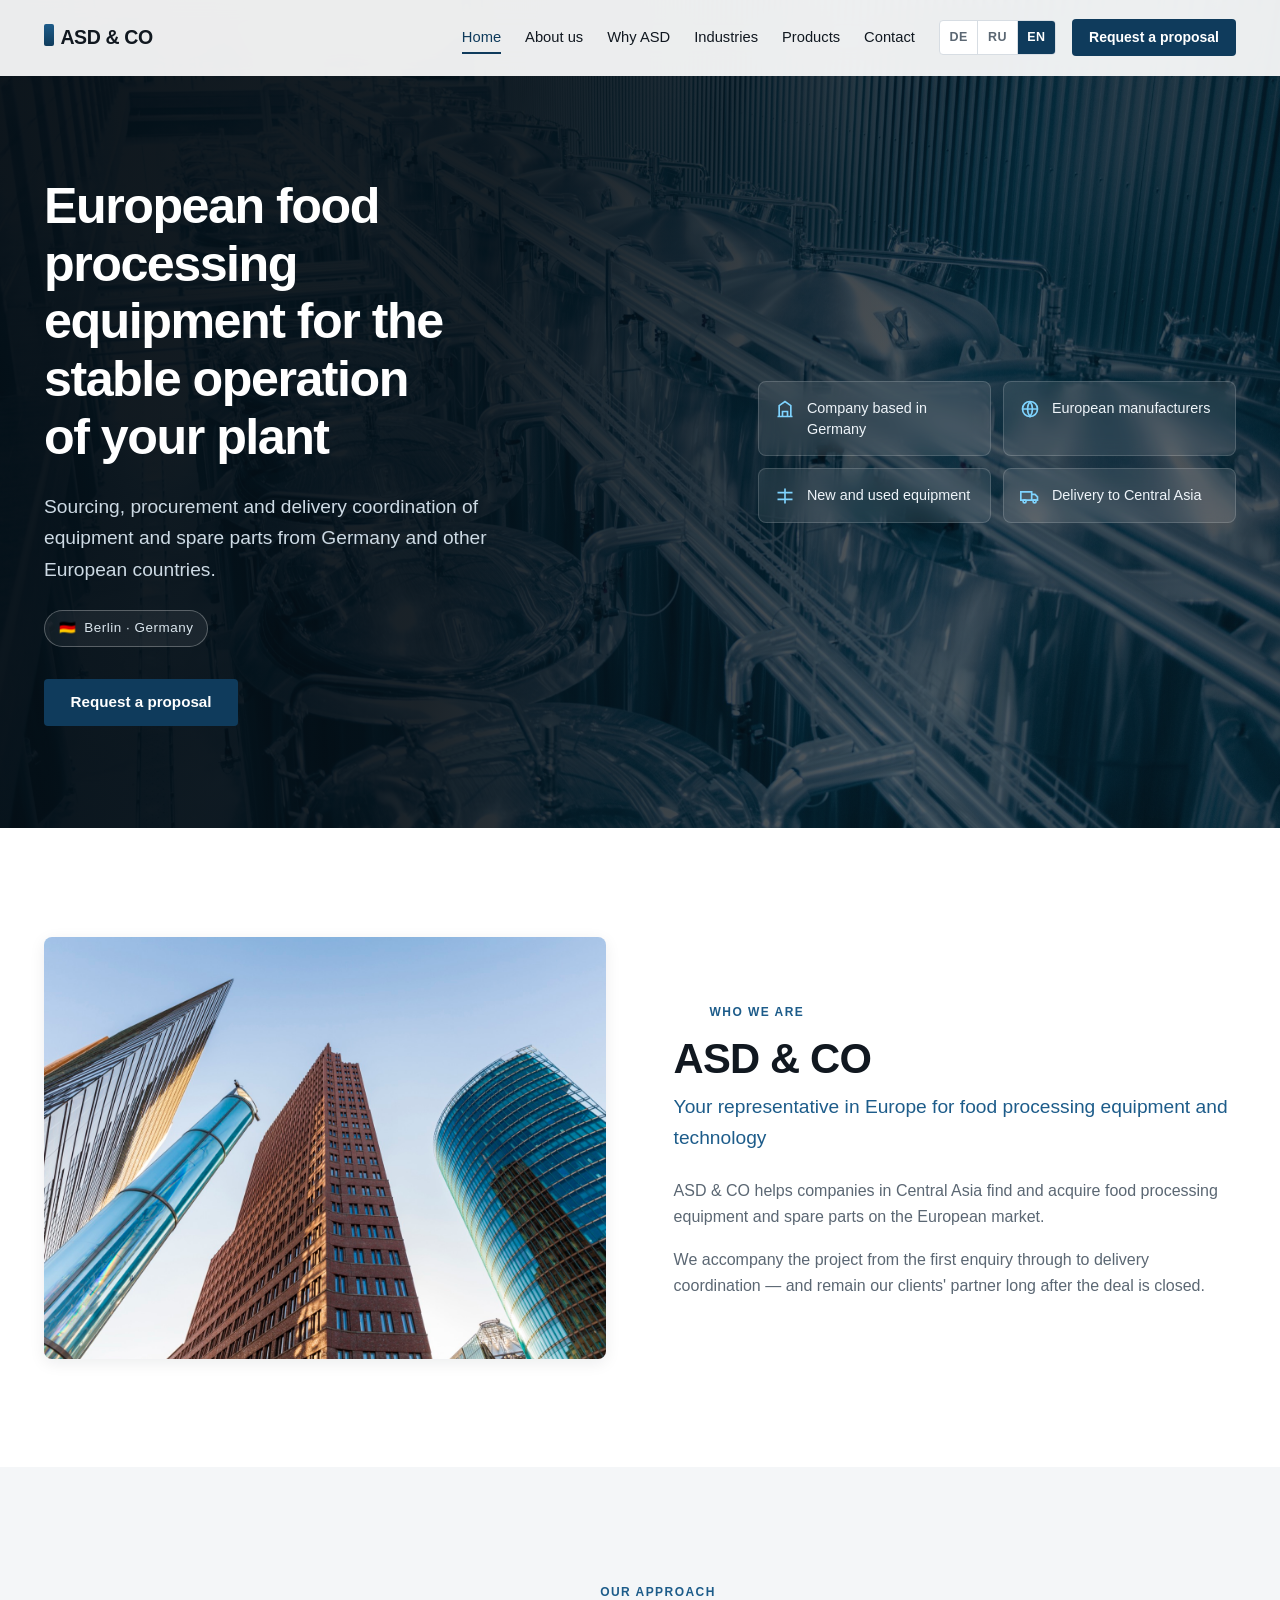
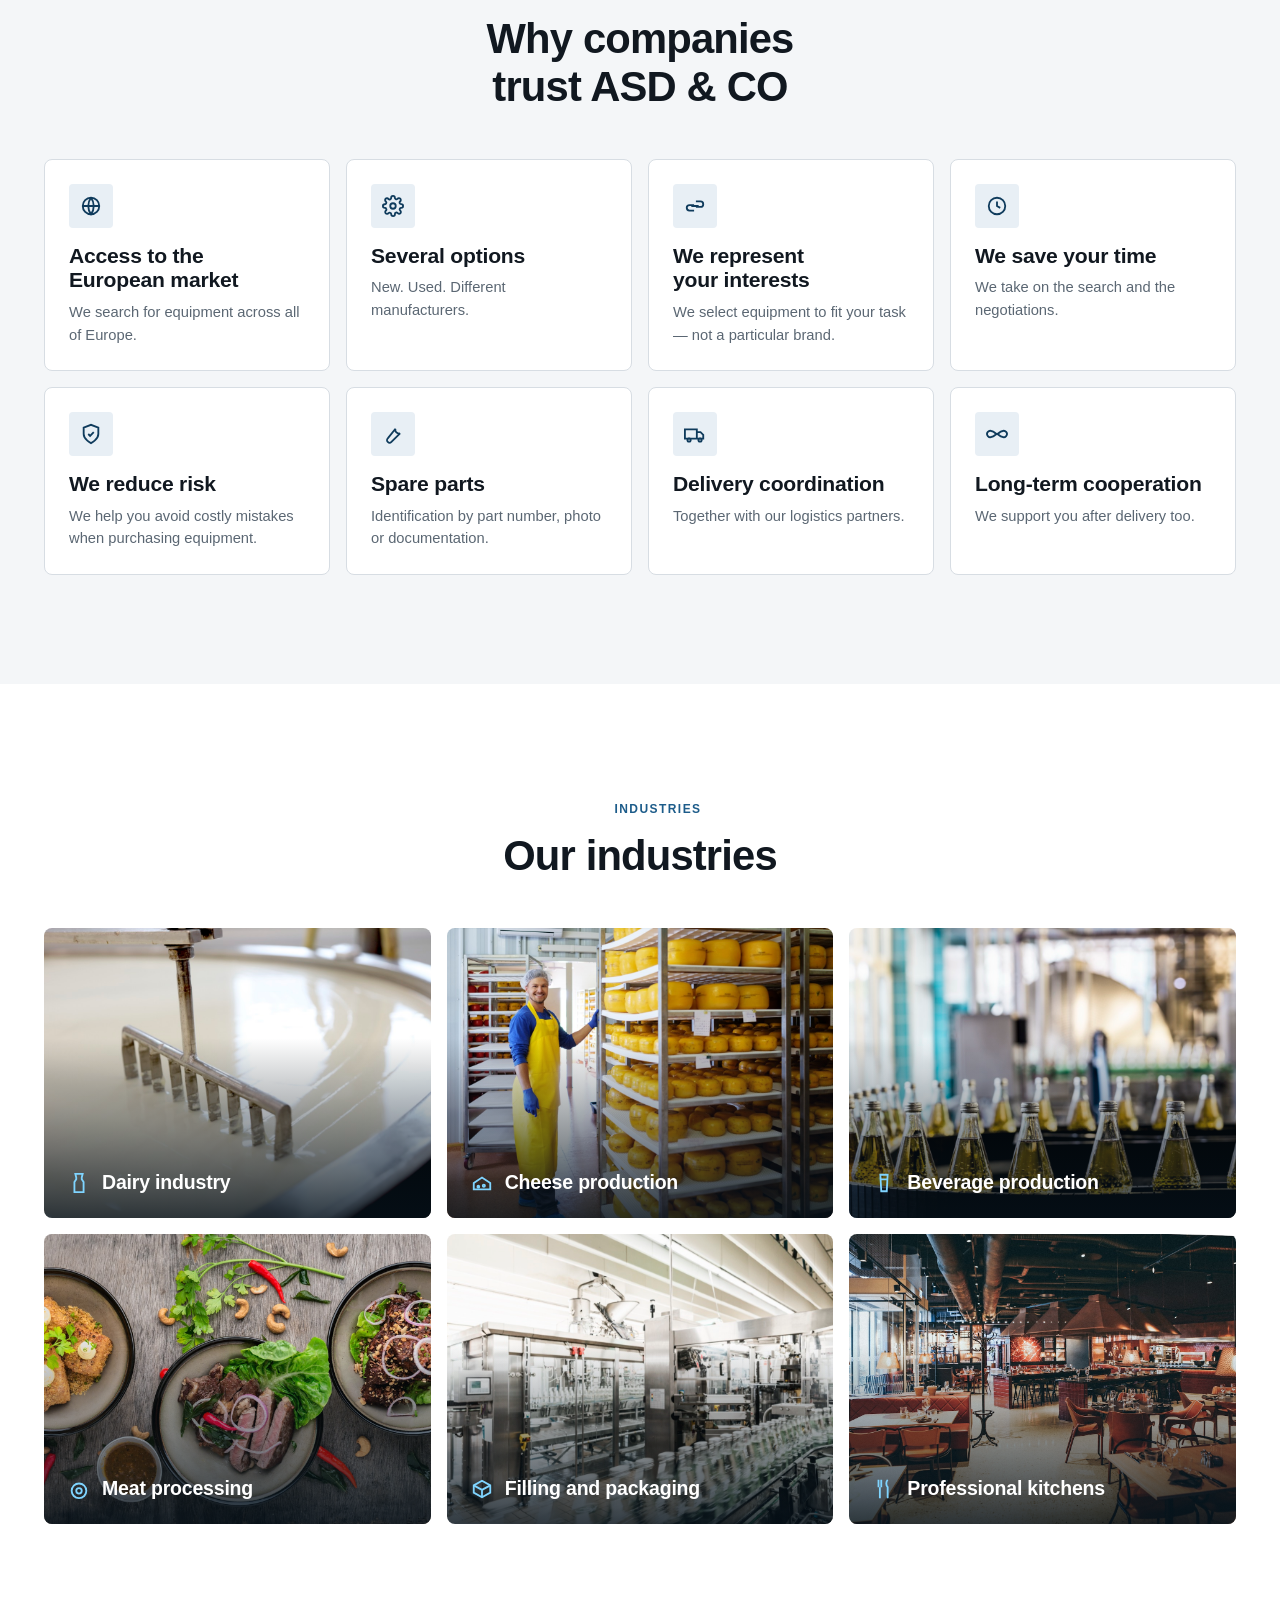
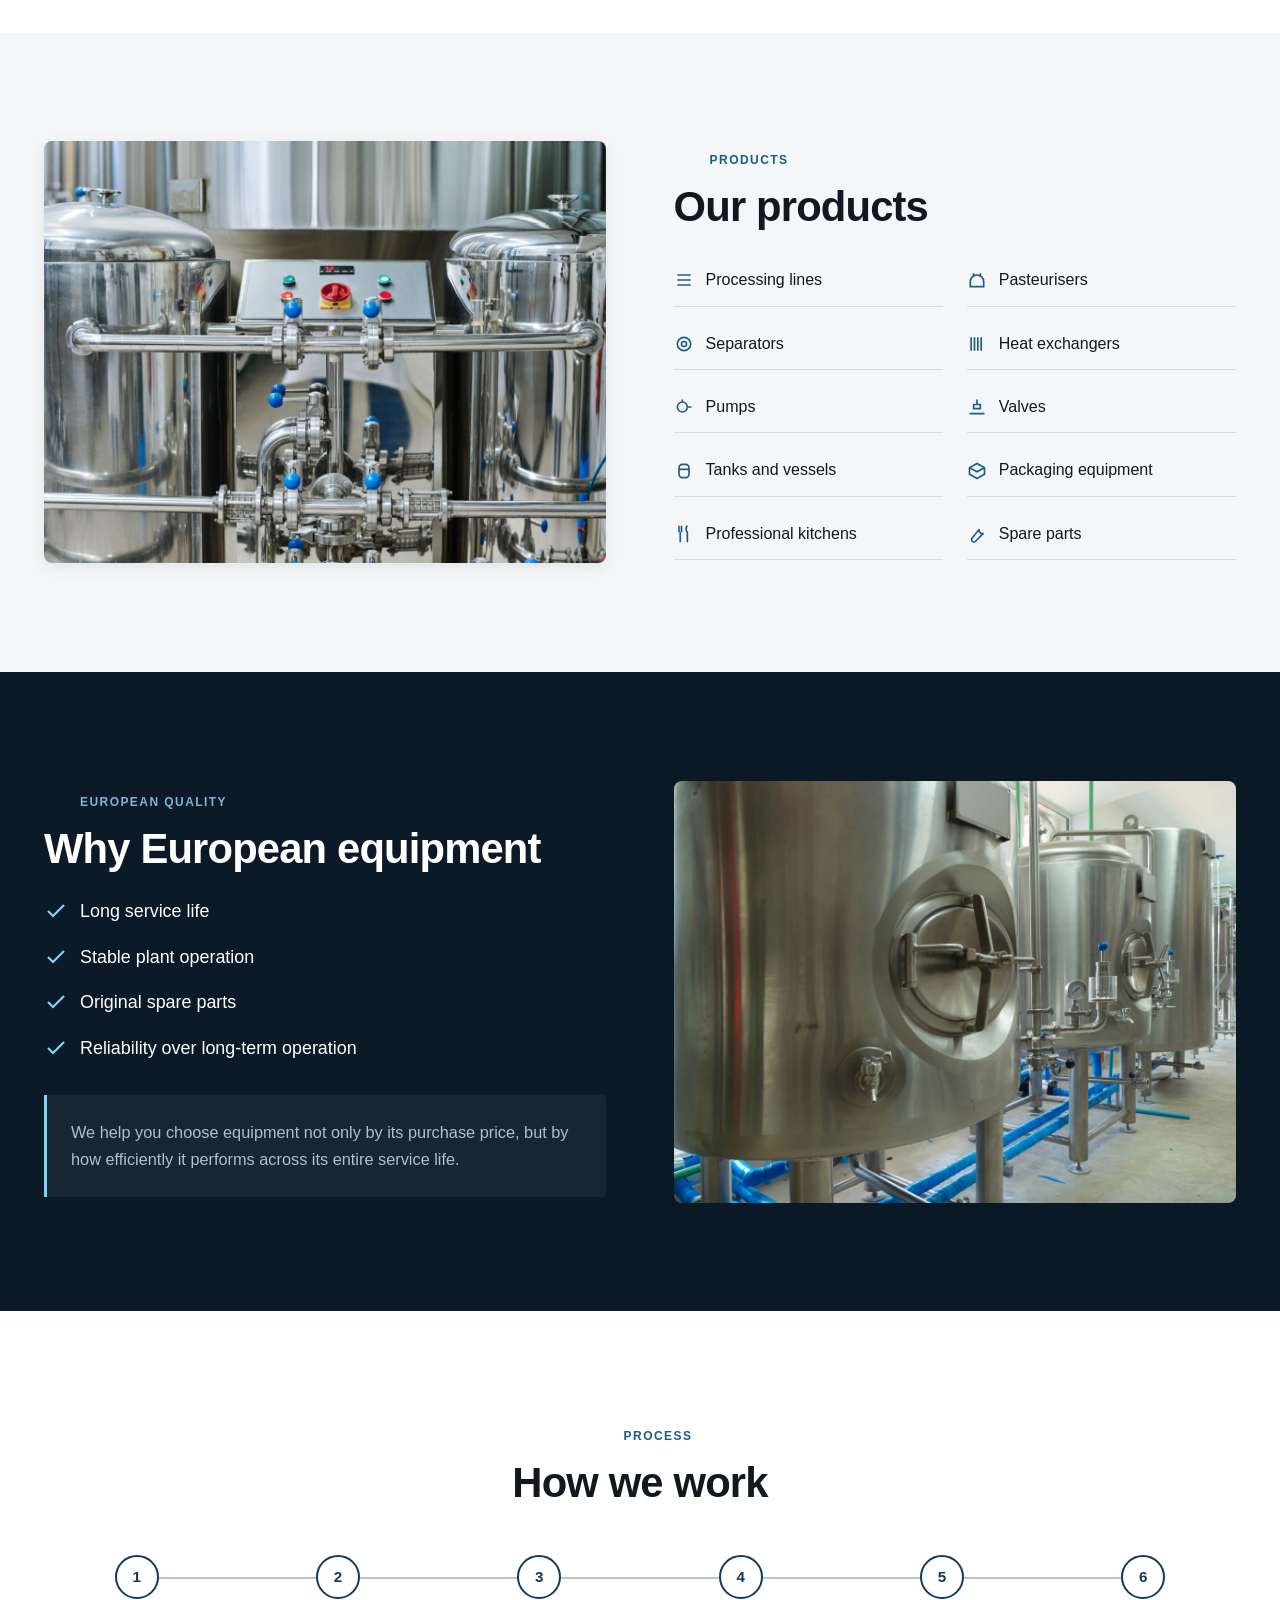
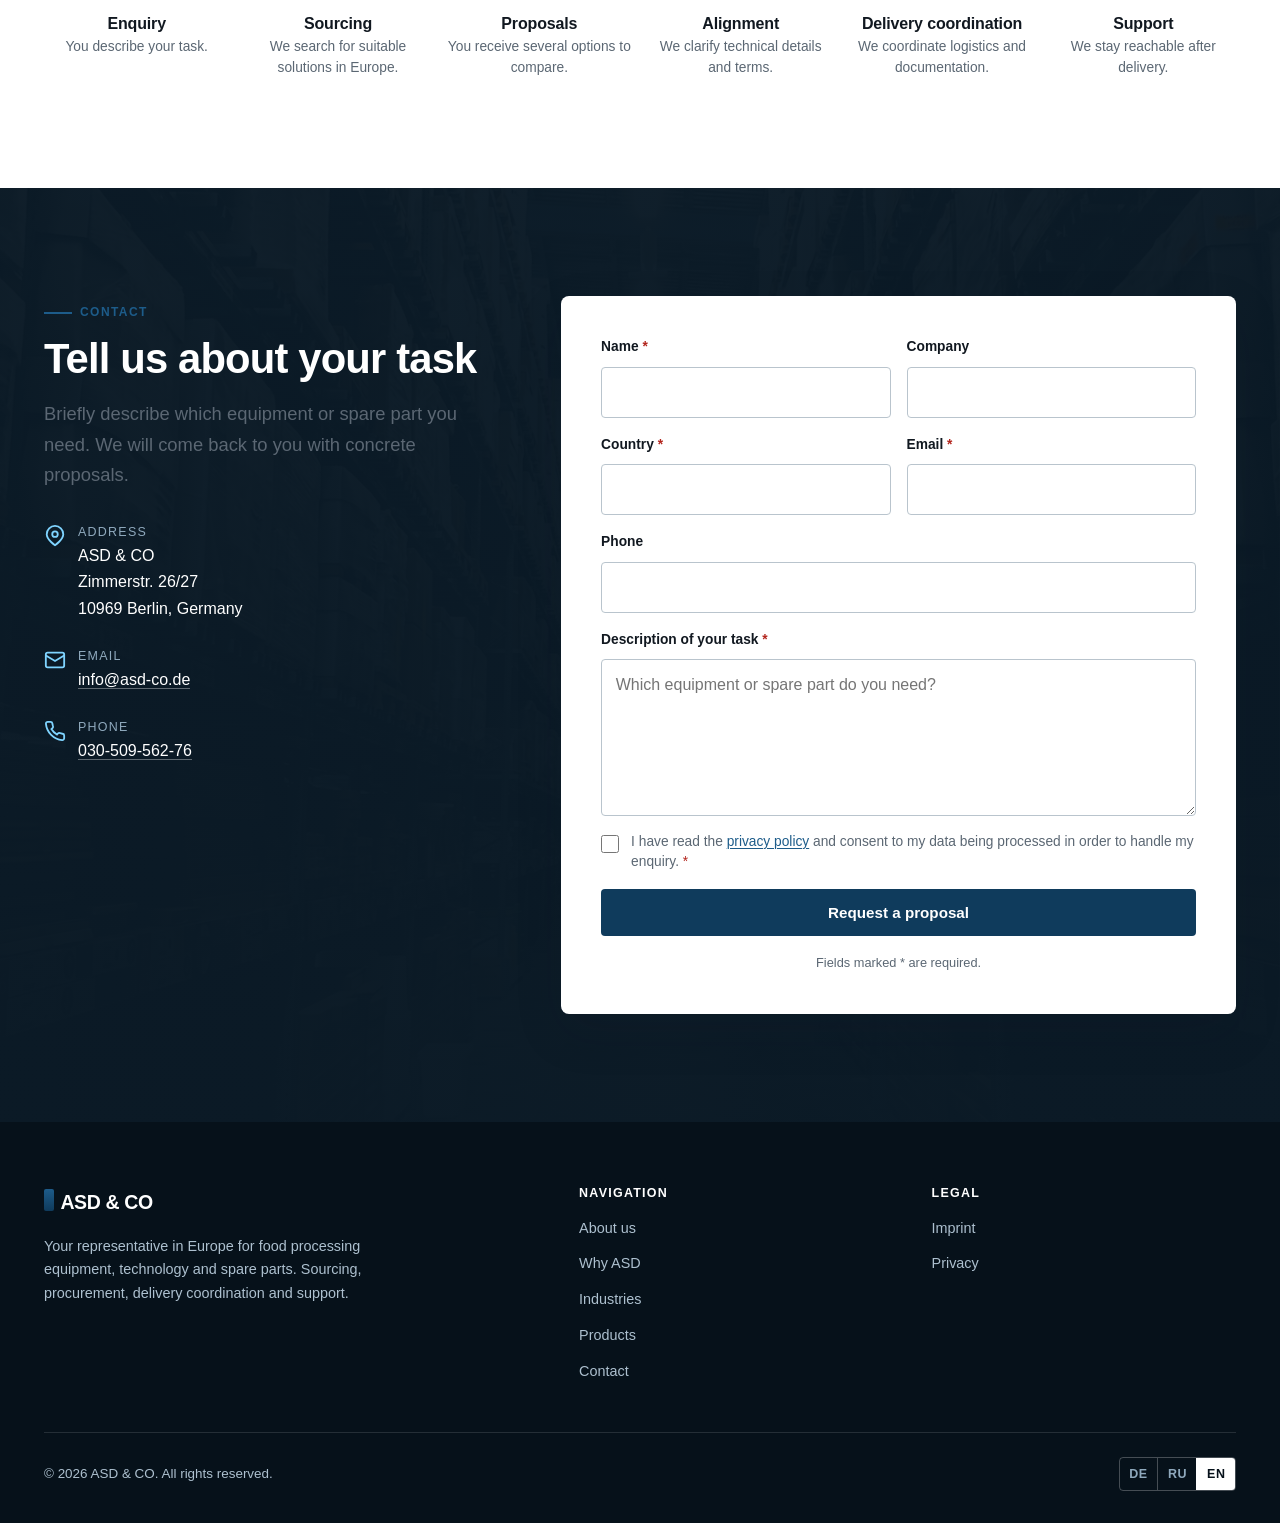
==== index.html @ ceb047a6 "Initial commit: ASD & CO Website Dreisprachige (DE/RU/EN) Unternehmenswebsite mit Kontaktformular, G" ====
<!DOCTYPE html>
<html lang="de">
<head>
<meta charset="utf-8">
<meta name="viewport" content="width=device-width, initial-scale=1">
<title data-i18n="meta.title">ASD &amp; CO — Europäische Lebensmitteltechnik</title>
<meta name="description" data-i18n-attr="content" data-i18n="meta.description"
      content="Auswahl, Beschaffung und Lieferorganisation von Lebensmittelausrüstung und Ersatzteilen aus Deutschland und Europa. ASD &amp; CO, Berlin.">
<link rel="stylesheet" href="assets/css/style.css?v=13">
<link rel="icon" href="data:image/svg+xml,<svg xmlns='http://www.w3.org/2000/svg' viewBox='0 0 32 32'><rect width='32' height='32' rx='6' fill='%230f3b5c'/><text x='16' y='22' font-family='Arial' font-size='15' font-weight='bold' fill='white' text-anchor='middle'>A</text></svg>">
</head>
<body>

<a class="skip-link" href="#main" data-i18n="a11y.skip">Zum Inhalt springen</a>

<!-- ====================== Kopfzeile ====================== -->
<header class="header" id="header">
  <div class="header__inner">
    <a class="brand" href="index.html" aria-label="ASD &amp; CO">
      <span class="brand__mark" aria-hidden="true"></span>
      ASD &amp; CO
    </a>

    <nav class="nav" id="nav" data-i18n-aria="a11y.nav" aria-label="Hauptnavigation">
      <ul class="nav__list">
        <li><a class="nav__link" href="#hero"       data-i18n="nav.home">Startseite</a></li>
        <li><a class="nav__link" href="#about"      data-i18n="nav.about">Über uns</a></li>
        <li><a class="nav__link" href="#why"        data-i18n="nav.why">Warum ASD</a></li>
        <li><a class="nav__link" href="#industries" data-i18n="nav.industries">Branchen</a></li>
        <li><a class="nav__link" href="#supply"     data-i18n="nav.supply">Produkte</a></li>
        <li><a class="nav__link" href="#contact"    data-i18n="nav.contact">Kontakt</a></li>
      </ul>
    </nav>

    <div class="header__actions">
      <div class="lang" role="group" data-i18n-aria="a11y.lang" aria-label="Sprache wählen">
        <button class="lang__btn" type="button" data-lang="de" aria-pressed="true">DE</button>
        <button class="lang__btn" type="button" data-lang="ru" aria-pressed="false">RU</button>
        <button class="lang__btn" type="button" data-lang="en" aria-pressed="false">EN</button>
      </div>
      <a class="btn btn--primary btn--sm header__cta" href="#contact" data-i18n="cta.offer">Angebot erhalten</a>
    </div>
    <button class="burger" type="button" id="burger" aria-expanded="false" aria-controls="nav"
            data-i18n-aria="a11y.menu" aria-label="Menü öffnen">
      <span></span><span></span><span></span>
    </button>
  </div>
</header>

<main id="main">

<!-- ====================== 1 — Hero ====================== -->
<section class="hero" id="hero">
  <img class="hero__bg" src="assets/images/hero-production.jpg" alt="" aria-hidden="true" width="2000" height="1333" fetchpriority="high">
  <div class="hero__scrim" aria-hidden="true"></div>

  <div class="container hero__inner">
    <div class="hero__content">
      <h1 class="hero__title" data-i18n="hero.title">
        Europäische Lebensmitteltechnik für den stabilen Betrieb Ihrer Produktion
      </h1>
      <p class="hero__sub" data-i18n="hero.sub">
        Auswahl, Beschaffung und Lieferorganisation von Ausrüstung und Ersatzteilen
        aus Deutschland und anderen Ländern Europas.
      </p>
      <p class="hero__location">
        <span aria-hidden="true">🇩🇪</span>
        <span data-i18n="hero.location">Berlin · Deutschland</span>
      </p>
      <div class="hero__actions">
        <a class="btn btn--primary" href="#contact" data-i18n="cta.offer">Angebot erhalten</a>
      </div>
    </div>

    <ul class="hero__cards" style="list-style:none;padding:0;margin:0">
      <li class="hero-card">
        <svg viewBox="0 0 24 24" fill="none" stroke="currentColor" stroke-width="2" aria-hidden="true"><path d="M3 21h18M5 21V8l7-5 7 5v13M9 21v-6h6v6"/></svg>
        <span data-i18n="hero.card1">Unternehmen in Deutschland</span>
      </li>
      <li class="hero-card">
        <svg viewBox="0 0 24 24" fill="none" stroke="currentColor" stroke-width="2" aria-hidden="true"><circle cx="12" cy="12" r="9"/><path d="M3 12h18M12 3a15 15 0 0 1 0 18a15 15 0 0 1 0-18"/></svg>
        <span data-i18n="hero.card2">Europäische Hersteller</span>
      </li>
      <li class="hero-card">
        <svg viewBox="0 0 24 24" fill="none" stroke="currentColor" stroke-width="2" aria-hidden="true"><path d="M12 3v18M3 8h18M3 16h18"/></svg>
        <span data-i18n="hero.card3">Neue und gebrauchte Ausrüstung</span>
      </li>
      <li class="hero-card">
        <svg viewBox="0 0 24 24" fill="none" stroke="currentColor" stroke-width="2" aria-hidden="true"><path d="M1 7h13v10H1zM14 10h4l3 3v4h-7z"/><circle cx="5.5" cy="18.5" r="1.8"/><circle cx="17.5" cy="18.5" r="1.8"/></svg>
        <span data-i18n="hero.card4">Lieferung nach Zentralasien</span>
      </li>
    </ul>
  </div>
</section>

<!-- ====================== 2 — Wer wir sind ====================== -->
<section class="section" id="about">
  <div class="container split reveal">
    <div class="split__media">
      <img src="assets/images/about-berlin.jpg" loading="lazy" width="1600" height="1066"
           data-i18n-alt="about.alt" alt="Moderne Bürogebäude in Berlin">
    </div>
    <div>
      <p class="eyebrow" data-i18n="about.eyebrow">Wer wir sind</p>
      <h2 class="about__name">ASD &amp; CO</h2>
      <p class="about__role" data-i18n="about.role">
        Ihr Vertreter in Europa für Lebensmittelausrüstung und Technologie
      </p>
      <p class="about__text" data-i18n="about.text1">
        ASD &amp; CO unterstützt Unternehmen in Zentralasien dabei, Lebensmittelausrüstung
        und Ersatzteile auf dem europäischen Markt zu finden und zu beschaffen.
      </p>
      <p class="about__text" data-i18n="about.text2">
        Wir begleiten das Projekt von der ersten Anfrage bis zur Organisation der Lieferung —
        und bleiben auch nach Abschluss des Geschäfts Partner unserer Kunden.
      </p>
    </div>
  </div>
</section>

<!-- ====================== 3 — Warum Unternehmen uns vertrauen ====================== -->
<section class="section section--muted" id="why">
  <div class="container">
    <div class="section-head section-head--center reveal">
      <p class="eyebrow" style="justify-content:center" data-i18n="why.eyebrow">Unser Ansatz</p>
      <h2 data-i18n="why.title">Warum Unternehmen ASD &amp; CO vertrauen</h2>
    </div>

    <div class="cards reveal stagger">
      <article class="card">
        <div class="card__icon"><svg viewBox="0 0 24 24" fill="none" stroke="currentColor" stroke-width="2" aria-hidden="true"><circle cx="12" cy="12" r="9"/><path d="M3 12h18M12 3a15 15 0 0 1 0 18a15 15 0 0 1 0-18"/></svg></div>
        <h3 class="card__title" data-i18n="why.c1t">Zugang zum europäischen Markt</h3>
        <p class="card__text" data-i18n="why.c1d">Wir suchen Ausrüstung in ganz Europa.</p>
      </article>

      <article class="card">
        <div class="card__icon"><svg viewBox="0 0 24 24" fill="none" stroke="currentColor" stroke-width="2" aria-hidden="true"><path d="M12 15a3 3 0 1 0 0-6a3 3 0 0 0 0 6z"/><path d="M19.4 15a1.6 1.6 0 0 0 .3 1.8l.1.1a2 2 0 1 1-2.8 2.8l-.1-.1a1.6 1.6 0 0 0-1.8-.3a1.6 1.6 0 0 0-1 1.5V21a2 2 0 1 1-4 0v-.1A1.6 1.6 0 0 0 9 19.4a1.6 1.6 0 0 0-1.8.3l-.1.1a2 2 0 1 1-2.8-2.8l.1-.1a1.6 1.6 0 0 0 .3-1.8a1.6 1.6 0 0 0-1.5-1H3a2 2 0 1 1 0-4h.1A1.6 1.6 0 0 0 4.6 9a1.6 1.6 0 0 0-.3-1.8l-.1-.1a2 2 0 1 1 2.8-2.8l.1.1a1.6 1.6 0 0 0 1.8.3H9a1.6 1.6 0 0 0 1-1.5V3a2 2 0 1 1 4 0v.1a1.6 1.6 0 0 0 1 1.5a1.6 1.6 0 0 0 1.8-.3l.1-.1a2 2 0 1 1 2.8 2.8l-.1.1a1.6 1.6 0 0 0-.3 1.8V9a1.6 1.6 0 0 0 1.5 1H21a2 2 0 1 1 0 4h-.1a1.6 1.6 0 0 0-1.5 1z"/></svg></div>
        <h3 class="card__title" data-i18n="why.c2t">Mehrere Optionen</h3>
        <p class="card__text" data-i18n="why.c2d">Neu. Gebraucht. Verschiedene Hersteller.</p>
      </article>

      <article class="card">
        <div class="card__icon"><svg viewBox="0 0 24 24" fill="none" stroke="currentColor" stroke-width="2" aria-hidden="true"><path d="M11 17H6a3 3 0 0 1 0-6h5M13 7h5a3 3 0 0 1 0 6h-5M8 12h8"/></svg></div>
        <h3 class="card__title" data-i18n="why.c3t">Wir vertreten Ihre Interessen</h3>
        <p class="card__text" data-i18n="why.c3d">Wir wählen Ausrüstung nach Ihrer Aufgabe aus — nicht nach einer bestimmten Marke.</p>
      </article>

      <article class="card">
        <div class="card__icon"><svg viewBox="0 0 24 24" fill="none" stroke="currentColor" stroke-width="2" aria-hidden="true"><circle cx="12" cy="12" r="9"/><path d="M12 7v5l3.5 2"/></svg></div>
        <h3 class="card__title" data-i18n="why.c4t">Wir sparen Ihre Zeit</h3>
        <p class="card__text" data-i18n="why.c4d">Wir übernehmen Suche und Verhandlungen.</p>
      </article>

      <article class="card">
        <div class="card__icon"><svg viewBox="0 0 24 24" fill="none" stroke="currentColor" stroke-width="2" aria-hidden="true"><path d="M12 22s8-4 8-10V5l-8-3l-8 3v7c0 6 8 10 8 10z"/><path d="M9 12l2 2l4-4"/></svg></div>
        <h3 class="card__title" data-i18n="why.c5t">Wir senken Risiken</h3>
        <p class="card__text" data-i18n="why.c5d">Wir helfen, teure Fehler beim Kauf von Ausrüstung zu vermeiden.</p>
      </article>

      <article class="card">
        <div class="card__icon"><svg viewBox="0 0 24 24" fill="none" stroke="currentColor" stroke-width="2" aria-hidden="true"><path d="M14.7 6.3a4 4 0 0 0 5 5l-9.4 9.4a2.8 2.8 0 0 1-4-4z"/></svg></div>
        <h3 class="card__title" data-i18n="why.c6t">Ersatzteile</h3>
        <p class="card__text" data-i18n="why.c6d">Identifikation nach Artikelnummer, Foto oder Dokumentation.</p>
      </article>

      <article class="card">
        <div class="card__icon"><svg viewBox="0 0 24 24" fill="none" stroke="currentColor" stroke-width="2" aria-hidden="true"><path d="M1 7h13v10H1zM14 10h4l3 3v4h-7z"/><circle cx="5.5" cy="18.5" r="1.8"/><circle cx="17.5" cy="18.5" r="1.8"/></svg></div>
        <h3 class="card__title" data-i18n="why.c7t">Organisation der Lieferung</h3>
        <p class="card__text" data-i18n="why.c7d">Gemeinsam mit unseren Logistikpartnern.</p>
      </article>

      <article class="card">
        <div class="card__icon"><svg viewBox="0 0 24 24" fill="none" stroke="currentColor" stroke-width="2" aria-hidden="true"><path d="M6.5 9a3.5 3.5 0 1 0 0 6c2.5 0 3.5-3 5.5-3s3 3 5.5 3a3.5 3.5 0 1 0 0-6c-2.5 0-3.5 3-5.5 3s-3-3-5.5-3z"/></svg></div>
        <h3 class="card__title" data-i18n="why.c8t">Langfristige Zusammenarbeit</h3>
        <p class="card__text" data-i18n="why.c8d">Wir unterstützen Sie auch nach der Lieferung.</p>
      </article>
    </div>
  </div>
</section>

<!-- ====================== 4 — Branchen ====================== -->
<section class="section" id="industries">
  <div class="container">
    <div class="section-head section-head--center reveal">
      <p class="eyebrow" style="justify-content:center" data-i18n="ind.eyebrow">Branchen</p>
      <h2 data-i18n="ind.title">Unsere Branchen</h2>
    </div>

    <div class="tiles reveal stagger">
      <article class="tile">
        <img src="assets/images/industry-dairy.jpg" loading="lazy" width="1200" height="800"
             data-i18n-alt="ind.dairyAlt" alt="Milchprodukte">
        <div class="tile__scrim"></div>
        <h3 class="tile__label">
          <svg viewBox="0 0 24 24" fill="none" stroke="currentColor" stroke-width="2" aria-hidden="true"><path d="M8 2h8l-1 4v2l2 3v11H7V11l2-3V6z"/></svg>
          <span data-i18n="ind.dairy">Molkereiindustrie</span>
        </h3>
      </article>

      <article class="tile">
        <img src="assets/images/industry-cheese.jpg" loading="lazy" width="1200" height="840"
             data-i18n-alt="ind.cheeseAlt" alt="Käselaibe">
        <div class="tile__scrim"></div>
        <h3 class="tile__label">
          <svg viewBox="0 0 24 24" fill="none" stroke="currentColor" stroke-width="2" aria-hidden="true"><path d="M3 12l9-6l9 6v7H3z"/><circle cx="8" cy="16" r="1"/><circle cx="14" cy="15" r="1.2"/></svg>
          <span data-i18n="ind.cheese">Käseherstellung</span>
        </h3>
      </article>

      <article class="tile">
        <img src="assets/images/industry-beverages.jpg" loading="lazy" width="1200" height="800"
             data-i18n-alt="ind.bevAlt" alt="Getränkeherstellung">
        <div class="tile__scrim"></div>
        <h3 class="tile__label">
          <svg viewBox="0 0 24 24" fill="none" stroke="currentColor" stroke-width="2" aria-hidden="true"><path d="M8 3h8l-1 18H9zM8 8h8"/></svg>
          <span data-i18n="ind.bev">Getränkeproduktion</span>
        </h3>
      </article>

      <article class="tile">
        <img src="assets/images/industry-meat.jpg" loading="lazy" width="1400" height="1050"
             data-i18n-alt="ind.meatAlt" alt="Fleischverarbeitung">
        <div class="tile__scrim"></div>
        <h3 class="tile__label">
          <svg viewBox="0 0 24 24" fill="none" stroke="currentColor" stroke-width="2" aria-hidden="true"><path d="M4 14a8 8 0 1 1 16 0a8 8 0 0 1-16 0z"/><circle cx="12" cy="14" r="3"/></svg>
          <span data-i18n="ind.meat">Fleischverarbeitung</span>
        </h3>
      </article>

      <article class="tile">
        <img src="assets/images/industry-packaging.jpg" loading="lazy" width="1200" height="800"
             data-i18n-alt="ind.packAlt" alt="Abfüllung und Verpackung">
        <div class="tile__scrim"></div>
        <h3 class="tile__label">
          <svg viewBox="0 0 24 24" fill="none" stroke="currentColor" stroke-width="2" aria-hidden="true"><path d="M3 8l9-5l9 5v8l-9 5l-9-5z"/><path d="M3 8l9 5l9-5M12 13v8"/></svg>
          <span data-i18n="ind.pack">Abfüllung und Verpackung</span>
        </h3>
      </article>

      <article class="tile">
        <img src="assets/images/industry-kitchen.jpg" loading="lazy" width="1400" height="1050"
             data-i18n-alt="ind.kitchenAlt" alt="Professionelle Küche">
        <div class="tile__scrim"></div>
        <h3 class="tile__label">
          <svg viewBox="0 0 24 24" fill="none" stroke="currentColor" stroke-width="2" aria-hidden="true"><path d="M6 2v8M9 2v8M7.5 10v12M16 2c-2 2-2 6 0 8v12"/></svg>
          <span data-i18n="ind.kitchen">Professionelle Küchen</span>
        </h3>
      </article>
    </div>
  </div>
</section>

<!-- ====================== 5 — Was wir liefern ====================== -->
<section class="section section--muted" id="supply">
  <div class="container split reveal">
    <div class="split__media">
      <img src="assets/images/equipment.jpg" loading="lazy" width="1400" height="933"
           data-i18n-alt="supply.alt" alt="Pumpe, Ventil und Rohrleitungen aus Edelstahl">
    </div>
    <div>
      <p class="eyebrow" data-i18n="supply.eyebrow">Produkte</p>
      <h2 data-i18n="supply.title">Unsere Produkte</h2>
      <ul class="supply__list reveal stagger">
        <li class="supply__item"><svg viewBox="0 0 24 24" fill="none" stroke="currentColor" stroke-width="2" aria-hidden="true"><path d="M4 6h16M4 12h16M4 18h16"/></svg><span data-i18n="supply.i1">Technologische Linien</span></li>
        <li class="supply__item"><svg viewBox="0 0 24 24" fill="none" stroke="currentColor" stroke-width="2" aria-hidden="true"><path d="M4 14a8 8 0 0 1 16 0v6H4z"/><path d="M8 8V4M16 8V4"/></svg><span data-i18n="supply.i2">Pasteurisatoren</span></li>
        <li class="supply__item"><svg viewBox="0 0 24 24" fill="none" stroke="currentColor" stroke-width="2" aria-hidden="true"><circle cx="12" cy="12" r="8"/><circle cx="12" cy="12" r="3"/></svg><span data-i18n="supply.i3">Separatoren</span></li>
        <li class="supply__item"><svg viewBox="0 0 24 24" fill="none" stroke="currentColor" stroke-width="2" aria-hidden="true"><path d="M5 4v16M9 4v16M13 4v16M17 4v16"/></svg><span data-i18n="supply.i4">Wärmetauscher</span></li>
        <li class="supply__item"><svg viewBox="0 0 24 24" fill="none" stroke="currentColor" stroke-width="2" aria-hidden="true"><circle cx="10" cy="12" r="6"/><path d="M16 12h5M10 6V3"/></svg><span data-i18n="supply.i5">Pumpen</span></li>
        <li class="supply__item"><svg viewBox="0 0 24 24" fill="none" stroke="currentColor" stroke-width="2" aria-hidden="true"><path d="M12 3v6M8 9h8v5H8zM3 20h18"/></svg><span data-i18n="supply.i6">Ventile</span></li>
        <li class="supply__item"><svg viewBox="0 0 24 24" fill="none" stroke="currentColor" stroke-width="2" aria-hidden="true"><rect x="6" y="4" width="12" height="16" rx="4"/><path d="M6 10h12"/></svg><span data-i18n="supply.i7">Tanks und Behälter</span></li>
        <li class="supply__item"><svg viewBox="0 0 24 24" fill="none" stroke="currentColor" stroke-width="2" aria-hidden="true"><path d="M3 8l9-5l9 5v8l-9 5l-9-5z"/><path d="M3 8l9 5l9-5"/></svg><span data-i18n="supply.i8">Verpackungstechnik</span></li>
        <li class="supply__item"><svg viewBox="0 0 24 24" fill="none" stroke="currentColor" stroke-width="2" aria-hidden="true"><path d="M6 2v8M9 2v8M7.5 10v12M16 2c-2 2-2 6 0 8v12"/></svg><span data-i18n="supply.i9">Professionelle Küchen</span></li>
        <li class="supply__item"><svg viewBox="0 0 24 24" fill="none" stroke="currentColor" stroke-width="2" aria-hidden="true"><path d="M14.7 6.3a4 4 0 0 0 5 5l-9.4 9.4a2.8 2.8 0 0 1-4-4z"/></svg><span data-i18n="supply.i10">Ersatzteile</span></li>
      </ul>
    </div>
  </div>
</section>

<!-- ====================== 6 — Europäische Qualität ====================== -->
<section class="section section--deep" id="quality">
  <div class="container split split--reverse reveal">
    <div class="split__media">
      <img src="assets/images/quality.jpg" loading="lazy" width="1400" height="953"
           data-i18n-alt="quality.alt" alt="Plattenwärmetauscher aus Edelstahl">
    </div>
    <div>
      <p class="eyebrow" data-i18n="quality.eyebrow">Europäische Qualität</p>
      <h2 data-i18n="quality.title">Warum europäische Ausrüstung</h2>
      <ul class="checks reveal stagger">
        <li><svg viewBox="0 0 24 24" fill="none" stroke="currentColor" stroke-width="2.2" aria-hidden="true"><path d="M20 6L9 17l-5-5"/></svg><span data-i18n="quality.p1">Lange Lebensdauer</span></li>
        <li><svg viewBox="0 0 24 24" fill="none" stroke="currentColor" stroke-width="2.2" aria-hidden="true"><path d="M20 6L9 17l-5-5"/></svg><span data-i18n="quality.p2">Stabiler Betrieb der Produktion</span></li>
        <li><svg viewBox="0 0 24 24" fill="none" stroke="currentColor" stroke-width="2.2" aria-hidden="true"><path d="M20 6L9 17l-5-5"/></svg><span data-i18n="quality.p3">Originalersatzteile</span></li>
        <li><svg viewBox="0 0 24 24" fill="none" stroke="currentColor" stroke-width="2.2" aria-hidden="true"><path d="M20 6L9 17l-5-5"/></svg><span data-i18n="quality.p4">Zuverlässigkeit im langfristigen Betrieb</span></li>
      </ul>
      <p class="pullquote" data-i18n="quality.note">
        Wir helfen bei der Auswahl von Ausrüstung nicht nur nach dem Kaufpreis,
        sondern nach ihrer Wirtschaftlichkeit über die gesamte Nutzungsdauer.
      </p>
    </div>
  </div>
</section>

<!-- ====================== 7 — Wie wir arbeiten ====================== -->
<section class="section" id="process">
  <div class="container">
    <div class="section-head section-head--center reveal">
      <p class="eyebrow" style="justify-content:center" data-i18n="proc.eyebrow">Ablauf</p>
      <h2 data-i18n="proc.title">Wie wir arbeiten</h2>
    </div>

    <ol class="timeline reveal" style="list-style:none;padding:0">
      <li class="step"><div class="step__dot">1</div><div><h3 class="step__title" data-i18n="proc.s1t">Anfrage</h3><p class="step__text" data-i18n="proc.s1d">Sie beschreiben Ihre Aufgabe.</p></div></li>
      <li class="step"><div class="step__dot">2</div><div><h3 class="step__title" data-i18n="proc.s2t">Auswahl</h3><p class="step__text" data-i18n="proc.s2d">Wir suchen passende Lösungen in Europa.</p></div></li>
      <li class="step"><div class="step__dot">3</div><div><h3 class="step__title" data-i18n="proc.s3t">Angebote</h3><p class="step__text" data-i18n="proc.s3d">Sie erhalten mehrere Varianten zum Vergleich.</p></div></li>
      <li class="step"><div class="step__dot">4</div><div><h3 class="step__title" data-i18n="proc.s4t">Abstimmung</h3><p class="step__text" data-i18n="proc.s4d">Wir klären Technik und Konditionen.</p></div></li>
      <li class="step"><div class="step__dot">5</div><div><h3 class="step__title" data-i18n="proc.s5t">Lieferorganisation</h3><p class="step__text" data-i18n="proc.s5d">Wir koordinieren Logistik und Dokumente.</p></div></li>
      <li class="step"><div class="step__dot">6</div><div><h3 class="step__title" data-i18n="proc.s6t">Betreuung</h3><p class="step__text" data-i18n="proc.s6d">Wir bleiben nach der Lieferung erreichbar.</p></div></li>
    </ol>
  </div>
</section>

<!-- ====================== 8 — Kontakt ====================== -->
<section class="contact section" id="contact">
  <img class="contact__bg" src="assets/images/contact-logistics.jpg" alt="" aria-hidden="true" loading="lazy" width="1400" height="1867">
  <div class="contact__scrim" aria-hidden="true"></div>

  <div class="container contact__inner">
    <div class="contact__grid">
      <div>
        <p class="eyebrow" data-i18n="contact.eyebrow">Kontakt</p>
        <h2 data-i18n="contact.title">Erzählen Sie uns von Ihrer Aufgabe</h2>
        <p class="lead" data-i18n="contact.lead">
          Beschreiben Sie kurz, welche Ausrüstung oder welches Ersatzteil Sie benötigen.
          Wir melden uns mit konkreten Vorschlägen zurück.
        </p>

        <ul class="contact__facts reveal stagger">
          <li class="contact__fact">
            <svg viewBox="0 0 24 24" fill="none" stroke="currentColor" stroke-width="2" aria-hidden="true"><path d="M21 10c0 6-9 12-9 12s-9-6-9-12a9 9 0 0 1 18 0z"/><circle cx="12" cy="10" r="3"/></svg>
            <div>
              <div class="contact__fact-label" data-i18n="contact.addrLabel">Adresse</div>
              <div class="contact__fact-value">ASD &amp; CO<br>Zimmerstr. 26/27<br>10969 Berlin, <span data-i18n="contact.country">Deutschland</span></div>
            </div>
          </li>
          <li class="contact__fact">
            <svg viewBox="0 0 24 24" fill="none" stroke="currentColor" stroke-width="2" aria-hidden="true"><rect x="2" y="4" width="20" height="16" rx="2"/><path d="m2 7 10 6 10-6"/></svg>
            <div>
              <div class="contact__fact-label" data-i18n="contact.mailLabel">E-Mail</div>
              <div class="contact__fact-value"><a href="mailto:info@asd-co.de">info@asd-co.de</a></div>
            </div>
          </li>
          <li class="contact__fact">
            <svg viewBox="0 0 24 24" fill="none" stroke="currentColor" stroke-width="2" aria-hidden="true"><path d="M22 16.9v3a2 2 0 0 1-2.2 2A19.8 19.8 0 0 1 2.1 4.2A2 2 0 0 1 4.1 2h3a2 2 0 0 1 2 1.7c.1 1 .4 2 .7 2.9a2 2 0 0 1-.4 2.1L8.1 9.9a16 16 0 0 0 6 6l1.2-1.2a2 2 0 0 1 2.1-.5c.9.4 1.9.6 2.9.8a2 2 0 0 1 1.7 2z"/></svg>
            <div>
              <div class="contact__fact-label" data-i18n="contact.phoneLabel">Telefon</div>
              <div class="contact__fact-value"><a href="tel:+493050956276">030-509-562-76</a></div>
            </div>
          </li>
        </ul>
      </div>

      <!-- Formular -->
      <div class="form" id="form-wrap">
        <form class="form__body" id="contact-form" novalidate>
          <div class="form__grid">
            <div class="field">
              <!-- Das Sternchen steht bewusst AUSSERHALB des übersetzten Knotens:
                   data-i18n setzt textContent und würde es sonst mit entfernen. -->
              <label class="field__label" for="f-name"><span data-i18n="form.name">Name</span> <span class="field__req">*</span></label>
              <input type="text" id="f-name" name="name" autocomplete="name" required>
              <span class="field__error" data-i18n="form.errRequired">Bitte füllen Sie dieses Feld aus.</span>
            </div>

            <div class="field">
              <label class="field__label" for="f-company" data-i18n="form.company">Unternehmen</label>
              <input type="text" id="f-company" name="company" autocomplete="organization">
            </div>

            <div class="field">
              <label class="field__label" for="f-country"><span data-i18n="form.country">Land</span> <span class="field__req">*</span></label>
              <input type="text" id="f-country" name="country" autocomplete="country-name" required>
              <span class="field__error" data-i18n="form.errRequired">Bitte füllen Sie dieses Feld aus.</span>
            </div>

            <div class="field">
              <label class="field__label" for="f-email"><span data-i18n="form.email">E-Mail</span> <span class="field__req">*</span></label>
              <input type="email" id="f-email" name="email" autocomplete="email" required>
              <span class="field__error" data-i18n="form.errEmail">Bitte geben Sie eine gültige E-Mail-Adresse ein.</span>
            </div>

            <div class="field field--full">
              <label class="field__label" for="f-phone" data-i18n="form.phone">Telefon</label>
              <input type="tel" id="f-phone" name="phone" autocomplete="tel">
            </div>

            <div class="field field--full">
              <label class="field__label" for="f-message"><span data-i18n="form.message">Beschreibung der Aufgabe</span> <span class="field__req">*</span></label>
              <textarea id="f-message" name="message" rows="5" required
                        data-i18n-placeholder="form.messagePh"
                        placeholder="Welche Ausrüstung oder welches Ersatzteil benötigen Sie?"></textarea>
              <span class="field__error" data-i18n="form.errRequired">Bitte füllen Sie dieses Feld aus.</span>
            </div>

            <div class="field field--full">
              <div class="consent">
                <input type="checkbox" id="f-consent" name="consent" required>
                <label for="f-consent"><span data-i18n-html="form.consent">Ich habe die <a href="datenschutz.html">Datenschutzerklärung</a> gelesen und stimme der
                  Verarbeitung meiner Daten zur Bearbeitung meiner Anfrage zu.</span> <span class="field__req">*</span></label>
              </div>
              <span class="field__error" data-i18n="form.errConsent">Bitte stimmen Sie der Datenverarbeitung zu.</span>
            </div>

            <div class="field field--full">
              <button class="btn btn--primary btn--block" type="submit" data-i18n="cta.offer">Angebot erhalten</button>
            </div>
          </div>
          <p class="form__note" data-i18n="form.note">Felder mit * sind Pflichtfelder.</p>
          <p class="form__sendError" id="form-send-error" role="alert" hidden data-i18n-html="form.sendError">
            Die Anfrage konnte nicht gesendet werden. Bitte versuchen Sie es erneut oder schreiben Sie uns direkt an <a href="mailto:info@asd-co.de">info@asd-co.de</a>.
          </p>
        </form>

        <div class="form__success" role="status" aria-live="polite">
          <svg viewBox="0 0 24 24" fill="none" stroke="currentColor" stroke-width="2" aria-hidden="true"><circle cx="12" cy="12" r="10"/><path d="M8 12l3 3l5-6"/></svg>
          <h3 data-i18n="form.successTitle">Vielen Dank für Ihre Anfrage</h3>
          <p data-i18n="form.successText">Wir haben Ihre Angaben erhalten und melden uns in Kürze bei Ihnen.</p>
        </div>
      </div>
    </div>
  </div>
</section>

</main>

<!-- ====================== Fußzeile ====================== -->
<footer class="footer">
  <div class="container">
    <div class="footer__grid">
      <div class="footer__brand-col">
        <a class="brand" href="index.html">
          <span class="brand__mark" aria-hidden="true"></span>
          ASD &amp; CO
        </a>
        <p class="footer__about" data-i18n="footer.about">
          Ihr Vertreter in Europa für Lebensmittelausrüstung, Technologie und Ersatzteile.
          Auswahl, Beschaffung, Lieferorganisation und Betreuung.
        </p>
      </div>

      <div>
        <h2 class="footer__title" data-i18n="footer.navTitle">Navigation</h2>
        <ul class="footer__list">
          <li><a href="index.html#about"      data-i18n="nav.about">Über uns</a></li>
          <li><a href="index.html#why"        data-i18n="nav.why">Warum ASD</a></li>
          <li><a href="index.html#industries" data-i18n="nav.industries">Branchen</a></li>
          <li><a href="index.html#supply"     data-i18n="nav.supply">Produkte</a></li>
          <li><a href="index.html#contact"    data-i18n="nav.contact">Kontakt</a></li>
        </ul>
      </div>

      <div>
        <h2 class="footer__title" data-i18n="footer.legalTitle">Rechtliches</h2>
        <ul class="footer__list">
          <li><a href="impressum.html"   data-i18n="footer.imprint">Impressum</a></li>
          <li><a href="datenschutz.html" data-i18n="footer.privacy">Datenschutz</a></li>
        </ul>
      </div>
    </div>

    <div class="footer__bottom">
      <p>© <span id="year">2026</span> ASD &amp; CO. <span data-i18n="footer.rights">Alle Rechte vorbehalten.</span></p>
      <div class="lang" role="group" data-i18n-aria="a11y.lang" aria-label="Sprache wählen">
        <button class="lang__btn" type="button" data-lang="de" aria-pressed="true">DE</button>
        <button class="lang__btn" type="button" data-lang="ru" aria-pressed="false">RU</button>
        <button class="lang__btn" type="button" data-lang="en" aria-pressed="false">EN</button>
      </div>
    </div>
  </div>
</footer>

<script src="assets/js/i18n.js?v=13"></script>
<script src="assets/js/main.js?v=13"></script>
</body>
</html>
---- assets/css/style.css ----
/* ==========================================================================
   ASD & Co. GmbH — Stylesheet
   Hell & industriell-clean. Alle Farben und Abstände als Custom Properties,
   damit ein Rebrand an genau einer Stelle passiert.
   ========================================================================== */

/* --- Design-Tokens ------------------------------------------------------ */
:root {
  --surface:        #ffffff;
  --surface-muted:  #f4f6f8;
  --surface-sunken: #eaeef2;
  --surface-deep:   #0b1a26;
  --surface-deep-2: #12293c;

  --text:           #111820;
  --text-muted:     #5b6773;
  --text-invert:    #ffffff;
  --text-invert-mut:#adc0cf;

  --border:         #d7dde3;
  --border-strong:  #b9c4cd;

  --accent:         #0f3b5c;
  --accent-light:   #1d5c8a;
  --accent-soft:    #e8eff5;

  --danger:         #b3261e;
  --success:        #1c6b46;

  /* Abstandsskala */
  --sp-1: .25rem;  --sp-2: .5rem;   --sp-3: .75rem;  --sp-4: 1rem;
  --sp-5: 1.5rem;  --sp-6: 2rem;    --sp-7: 3rem;    --sp-8: 4rem;
  --sp-9: 6rem;    --sp-10: 8rem;

  --radius:    4px;
  --radius-lg: 8px;

  --shadow-sm: 0 1px 2px rgba(17, 24, 32, .06);
  --shadow-md: 0 4px 16px rgba(17, 24, 32, .08);
  --shadow-lg: 0 18px 48px rgba(17, 24, 32, .14);

  --container: 1240px;
  --header-h:  76px;

  /* Systemschriften mit vollständiger kyrillischer Abdeckung.
     Bewusst keine Google Fonts vom Google-CDN (DSGVO). */
  --font: -apple-system, BlinkMacSystemFont, "Segoe UI", Roboto,
          "Helvetica Neue", "Noto Sans", Arial, sans-serif;

  --ease: cubic-bezier(.22, .61, .36, 1);

  /* Bewegung — bewusst kurz gehalten: die Seite soll lebendig wirken,
     nicht auf sich warten lassen. */
  --dur-fast: .3s;
  --dur:      .45s;
  --stagger:  .06s;
}

/* --- Reset -------------------------------------------------------------- */
*, *::before, *::after { box-sizing: border-box; }
* { margin: 0; }

html {
  scroll-behavior: smooth;
  /* Ankerziele nicht unter die fixierte Kopfzeile schieben */
  scroll-padding-top: calc(var(--header-h) + var(--sp-4));
  -webkit-text-size-adjust: 100%;
}

body {
  font-family: var(--font);
  font-size: 1rem;
  line-height: 1.65;
  color: var(--text);
  background: var(--surface);
  -webkit-font-smoothing: antialiased;
  /* Verhindert horizontales Scrollen durch überstehende Dekoration */
  overflow-x: hidden;
}

img, svg, video { display: block; max-width: 100%; }
img { height: auto; }

button, input, textarea, select { font: inherit; color: inherit; }
button { cursor: pointer; background: none; border: 0; }

a { color: var(--accent-light); text-decoration-thickness: 1px; text-underline-offset: 2px; }

:focus-visible {
  outline: 3px solid var(--accent-light);
  outline-offset: 2px;
  border-radius: 2px;
}

/* --- Typografie --------------------------------------------------------- */
h1, h2, h3, h4 {
  line-height: 1.15;
  font-weight: 600;
  letter-spacing: -.02em;
  /* Lange deutsche und russische Komposita dürfen umbrechen statt zu überlaufen.
     Bewusst ohne hyphens:auto — das zerhackt Wörter wie "Lebensmitteltechnik"
     mitten in der Überschrift. */
  overflow-wrap: break-word;
  text-wrap: balance;
}

/* Obergrenze so gewählt, dass "Lebensmitteltechnik" in die Hero-Spalte passt
   und nicht mitten im Wort umbricht. */
h1 { font-size: clamp(2rem, 1.3rem + 2.3vw, 3.35rem); letter-spacing: -.03em; }
h2 { font-size: clamp(1.7rem, 1.25rem + 1.7vw, 2.7rem); }
h3 { font-size: clamp(1.1rem, 1rem + .4vw, 1.35rem); letter-spacing: -.01em; }

p { overflow-wrap: break-word; }

/* --- Layout-Bausteine --------------------------------------------------- */
.container {
  width: 100%;
  max-width: var(--container);
  margin-inline: auto;
  padding-inline: var(--sp-5);
}

.section { padding-block: clamp(3.5rem, 2rem + 6vw, 7rem); }
.section--muted  { background: var(--surface-muted); }
.section--deep   { background: var(--surface-deep); color: var(--text-invert); }

.section-head { max-width: 62ch; margin-bottom: var(--sp-7); }
.section-head--center { margin-inline: auto; text-align: center; }

.eyebrow {
  display: inline-flex;
  align-items: center;
  gap: var(--sp-2);
  font-size: .75rem;
  font-weight: 600;
  letter-spacing: .12em;
  text-transform: uppercase;
  color: var(--accent-light);
  margin-bottom: var(--sp-3);
}
.eyebrow::before {
  content: "";
  width: 28px; height: 2px;
  background: currentColor;
}
.section--deep .eyebrow { color: #7fb4d9; }

.lead {
  font-size: clamp(1.02rem, .98rem + .3vw, 1.15rem);
  color: var(--text-muted);
  margin-top: var(--sp-4);
}
.section--deep .lead { color: var(--text-invert-mut); }

/* --- Buttons ------------------------------------------------------------ */
.btn {
  display: inline-flex;
  align-items: center;
  justify-content: center;
  gap: var(--sp-2);
  padding: .85rem 1.6rem;
  border-radius: var(--radius);
  font-weight: 600;
  font-size: .95rem;
  line-height: 1.2;
  text-decoration: none;
  border: 1px solid transparent;
  transition: background-color .18s var(--ease), color .18s var(--ease),
              border-color .18s var(--ease), transform .18s var(--ease);
  text-align: center;
}
.btn:hover { transform: translateY(-1px); }
.btn:active { transform: translateY(0); }

.btn--primary { background: var(--accent); color: #fff; }
.btn--primary:hover { background: var(--accent-light); }

.btn--ghost {
  background: transparent;
  color: var(--text);
  border-color: var(--border-strong);
}
.btn--ghost:hover { border-color: var(--accent); color: var(--accent); background: var(--accent-soft); }

.btn--on-dark {
  background: rgba(255,255,255,.08);
  color: #fff;
  border-color: rgba(255,255,255,.35);
  backdrop-filter: blur(6px);
}
.btn--on-dark:hover { background: rgba(255,255,255,.16); border-color: rgba(255,255,255,.6); }

.btn--sm { padding: .55rem 1rem; font-size: .875rem; }
.btn--block { width: 100%; }

/* ==========================================================================
   Kopfzeile
   ========================================================================== */
.header {
  position: fixed;
  inset: 0 0 auto 0;
  z-index: 100;
  height: var(--header-h);
  display: flex;
  align-items: center;
  background: rgba(255,255,255,.92);
  backdrop-filter: blur(12px);
  border-bottom: 1px solid transparent;
  transition: box-shadow .25s var(--ease), border-color .25s var(--ease), height .25s var(--ease);
}
.header.is-scrolled {
  border-bottom-color: var(--border);
  box-shadow: var(--shadow-sm);
}

.header__inner {
  display: flex;
  align-items: center;
  gap: var(--sp-5);
  width: 100%;
  max-width: var(--container);
  margin-inline: auto;
  padding-inline: var(--sp-5);
}

/* Wortmarke */
.brand {
  display: inline-flex;
  align-items: baseline;
  gap: .4rem;
  text-decoration: none;
  color: var(--text);
  font-weight: 700;
  font-size: 1.22rem;
  letter-spacing: -.02em;
  white-space: nowrap;
  flex-shrink: 0;
}
.brand__mark {
  display: inline-block;
  width: 10px; height: 22px;
  background: linear-gradient(180deg, var(--accent-light), var(--accent));
  border-radius: 2px;
  transform: translateY(2px);
}

/* Navigation */
.nav { margin-inline-start: auto; }
.nav__list {
  display: flex;
  align-items: center;
  gap: var(--sp-5);
  list-style: none;
  padding: 0;
}
.nav__link {
  color: var(--text);
  text-decoration: none;
  font-size: .92rem;
  font-weight: 500;
  padding-block: .4rem;
  border-bottom: 2px solid transparent;
  white-space: nowrap;
  transition: color .18s var(--ease), border-color .18s var(--ease);
}
.nav__link:hover { color: var(--accent); }
.nav__link.is-active { color: var(--accent); border-bottom-color: var(--accent); }

.header__actions { display: flex; align-items: center; gap: var(--sp-4); flex-shrink: 0; }

/* Sprachumschalter */
.lang {
  display: inline-flex;
  align-items: center;
  border: 1px solid var(--border);
  border-radius: var(--radius);
  overflow: hidden;
  background: var(--surface);
}
.lang__btn {
  padding: .38rem .6rem;
  font-size: .78rem;
  font-weight: 600;
  letter-spacing: .04em;
  color: var(--text-muted);
  transition: background-color .16s var(--ease), color .16s var(--ease);
}
.lang__btn + .lang__btn { border-inline-start: 1px solid var(--border); }
.lang__btn:hover { background: var(--surface-muted); color: var(--text); }
.lang__btn[aria-pressed="true"] { background: var(--accent); color: #fff; }

/* Burger */
.burger {
  display: none;
  width: 42px; height: 42px;
  border: 1px solid var(--border);
  border-radius: var(--radius);
  padding: 0;
  position: relative;
}
.burger span {
  position: absolute;
  left: 11px; right: 11px;
  height: 2px;
  background: var(--text);
  transition: transform .22s var(--ease), opacity .22s var(--ease);
}
.burger span:nth-child(1) { top: 14px; }
.burger span:nth-child(2) { top: 20px; }
.burger span:nth-child(3) { top: 26px; }
.burger[aria-expanded="true"] span:nth-child(1) { transform: translateY(6px) rotate(45deg); }
.burger[aria-expanded="true"] span:nth-child(2) { opacity: 0; }
.burger[aria-expanded="true"] span:nth-child(3) { transform: translateY(-6px) rotate(-45deg); }

/* ==========================================================================
   1 — Hero
   ========================================================================== */
.hero {
  position: relative;
  min-height: min(92vh, 860px);
  display: flex;
  align-items: center;
  padding-block: calc(var(--header-h) + var(--sp-8)) var(--sp-8);
  background: var(--surface-deep);
  overflow: hidden;
}
.hero__bg {
  position: absolute;
  inset: 0;
  width: 100%; height: 100%;
  object-fit: cover;
  z-index: 0;
  /* Das Bild setzt sich beim Laden langsam — ruhiger, tiefer Einstieg
     statt eines harten Standbilds. */
  animation: heroSettle 2.4s cubic-bezier(.2, .6, .2, 1) backwards;
}
@keyframes heroSettle {
  from { transform: scale(1.06); }
  to   { transform: none; }
}

/* Hero-Inhalt fährt beim Laden nacheinander ein */
@keyframes riseIn {
  from { opacity: 0; transform: translateY(18px); }
  to   { opacity: 1; transform: none; }
}
.hero__title,
.hero__sub,
.hero__location,
.hero__actions { animation: riseIn .55s var(--ease) backwards; }
.hero__title    { animation-delay: .08s; }
.hero__sub      { animation-delay: .18s; }
.hero__location { animation-delay: .28s; }
.hero__actions  { animation-delay: .36s; }

.hero-card { animation: riseIn .5s var(--ease) backwards; }
.hero-card:nth-child(1) { animation-delay: .42s; }
.hero-card:nth-child(2) { animation-delay: .50s; }
.hero-card:nth-child(3) { animation-delay: .58s; }
.hero-card:nth-child(4) { animation-delay: .66s; }
.hero__scrim {
  position: absolute;
  inset: 0;
  z-index: 1;
  /* Zwei Ebenen: ein kräftiger Verlauf von links für die Lesbarkeit der
     Überschrift, darüber ein leichter Grundton, damit helle Fotos nicht
     ausbrennen. */
  background:
    linear-gradient(100deg, rgba(4,13,20,.95) 0%, rgba(4,13,20,.88) 38%, rgba(4,13,20,.55) 72%, rgba(4,13,20,.62) 100%),
    linear-gradient(180deg, rgba(4,13,20,.35), rgba(4,13,20,.25));
}
.hero__inner {
  position: relative;
  z-index: 2;
  display: grid;
  grid-template-columns: minmax(0, 1.15fr) minmax(0, .85fr);
  gap: clamp(2rem, 1rem + 4vw, 5rem);
  align-items: center;
  width: 100%;
}
.hero__content { color: #fff; max-width: 52ch; }
.hero__title { color: #fff; }
.hero__sub {
  margin-top: var(--sp-5);
  font-size: clamp(1.02rem, .96rem + .4vw, 1.2rem);
  color: #cddae4;
  max-width: 52ch;
}

.hero__location {
  display: inline-flex;
  align-items: center;
  gap: var(--sp-2);
  margin-top: var(--sp-5);
  padding: .4rem .85rem;
  border: 1px solid rgba(255,255,255,.28);
  border-radius: 999px;
  font-size: .84rem;
  letter-spacing: .04em;
  color: #dbe6ee;
  background: rgba(255,255,255,.06);
}

.hero__actions {
  display: flex;
  flex-wrap: wrap;
  gap: var(--sp-3);
  margin-top: var(--sp-6);
}

/* Vier Kärtchen rechts */
.hero__cards {
  display: grid;
  grid-template-columns: 1fr 1fr;
  gap: var(--sp-3);
}
.hero-card {
  display: flex;
  align-items: flex-start;
  gap: var(--sp-3);
  padding: var(--sp-4);
  border-radius: var(--radius-lg);
  background: rgba(255,255,255,.09);
  border: 1px solid rgba(255,255,255,.16);
  backdrop-filter: blur(10px);
  color: #eef4f9;
  font-size: .9rem;
  font-weight: 500;
  line-height: 1.4;
}
.hero-card svg { flex-shrink: 0; width: 20px; height: 20px; color: #7fd4ff; margin-top: 1px; }

/* ==========================================================================
   2 — Wer wir sind
   ========================================================================== */
.split {
  display: grid;
  grid-template-columns: repeat(2, minmax(0, 1fr));
  gap: clamp(2rem, 1rem + 4vw, 4.5rem);
  align-items: center;
}
/* Radius und Beschnitt liegen am Container, nicht am Bild: sonst würde das
   beim Erscheinen leicht vergrößerte Bild über seine Ecken hinauslaufen und
   auf schmalen Fenstern die Seite verbreitern. */
.split__media {
  position: relative;
  border-radius: var(--radius-lg);
  overflow: hidden;
  box-shadow: var(--shadow-md);
}
.split__media img,
.split__media svg {
  width: 100%;
  aspect-ratio: 4 / 3;
  object-fit: cover;
}
.split--reverse .split__media { order: 2; }

.about__name { margin-bottom: var(--sp-2); }
.about__role {
  font-size: clamp(1rem, .95rem + .35vw, 1.2rem);
  color: var(--accent-light);
  font-weight: 500;
  margin-bottom: var(--sp-5);
}
.about__text + .about__text { margin-top: var(--sp-4); }
.about__text { color: var(--text-muted); }

/* ==========================================================================
   3 — Warum Unternehmen uns vertrauen
   ========================================================================== */
.cards {
  display: grid;
  grid-template-columns: repeat(4, minmax(0, 1fr));
  gap: var(--sp-4);
}
.card {
  padding: var(--sp-5);
  background: var(--surface);
  border: 1px solid var(--border);
  border-radius: var(--radius-lg);
  transition: border-color .2s var(--ease), box-shadow .2s var(--ease), transform .2s var(--ease);
}
.card:hover {
  border-color: var(--accent-light);
  box-shadow: var(--shadow-md);
  transform: translateY(-3px);
}
.card__icon {
  width: 44px; height: 44px;
  display: grid; place-items: center;
  border-radius: var(--radius);
  background: var(--accent-soft);
  color: var(--accent);
  margin-bottom: var(--sp-4);
  transition: background-color .22s var(--ease), color .22s var(--ease),
              transform .22s var(--ease);
}
.card:hover .card__icon {
  background: var(--accent);
  color: #fff;
  transform: translateY(-2px);
}
.card__icon svg { width: 22px; height: 22px; }
.card__title { margin-bottom: var(--sp-2); }
.card__text { font-size: .92rem; color: var(--text-muted); line-height: 1.55; }

/* ==========================================================================
   4 — Hauptbereiche (Bildkacheln, ohne Beschreibungstext)
   ========================================================================== */
.tiles {
  display: grid;
  grid-template-columns: repeat(3, minmax(0, 1fr));
  gap: var(--sp-4);
}
.tile {
  position: relative;
  display: block;
  border-radius: var(--radius-lg);
  overflow: hidden;
  aspect-ratio: 4 / 3;
  background: var(--surface-deep);
  text-decoration: none;
}
.tile {
  transition: box-shadow .3s var(--ease), transform .3s var(--ease);
}
.tile img {
  width: 100%; height: 100%;
  object-fit: cover;
  transition: transform .6s var(--ease);
}
.tile:hover { transform: translateY(-4px); box-shadow: var(--shadow-lg); }
.tile:hover img { transform: scale(1.06); }
.tile__label { transition: transform .3s var(--ease); }
.tile:hover .tile__label { transform: translateY(-3px); }
.tile__scrim {
  position: absolute; inset: 0;
  background: linear-gradient(180deg, rgba(6,17,26,0) 38%, rgba(6,17,26,.82) 100%);
}
.tile__label {
  position: absolute;
  inset: auto 0 0 0;
  padding: var(--sp-5);
  color: #fff;
  font-size: clamp(1rem, .95rem + .35vw, 1.22rem);
  font-weight: 600;
  letter-spacing: -.01em;
  display: flex;
  align-items: center;
  gap: var(--sp-3);
}
.tile__label svg { width: 22px; height: 22px; flex-shrink: 0; color: #7fd4ff; }

/* ==========================================================================
   5 — Was wir liefern
   ========================================================================== */
.supply__list {
  display: grid;
  grid-template-columns: repeat(2, minmax(0, 1fr));
  gap: var(--sp-3) var(--sp-5);
  list-style: none;
  padding: 0;
  margin-top: var(--sp-5);
}
.supply__item {
  display: flex;
  align-items: center;
  gap: var(--sp-3);
  padding: var(--sp-3) 0;
  border-bottom: 1px solid var(--border);
  font-weight: 500;
  transition: border-color .22s var(--ease);
}
.supply__item svg {
  width: 20px; height: 20px;
  color: var(--accent-light);
  flex-shrink: 0;
  transition: transform .22s var(--ease);
}
.supply__item:hover { border-bottom-color: var(--accent-light); }
.supply__item:hover svg { transform: translateX(3px); }

/* ==========================================================================
   6 — Europäische Qualität
   ========================================================================== */
.checks { list-style: none; padding: 0; margin-top: var(--sp-5); display: grid; gap: var(--sp-4); }
.checks li {
  display: flex;
  align-items: flex-start;
  gap: var(--sp-3);
  font-size: clamp(1rem, .96rem + .3vw, 1.12rem);
  font-weight: 500;
}
.checks svg { width: 24px; height: 24px; color: #7fd4ff; flex-shrink: 0; margin-top: 2px; }

.pullquote {
  margin-top: var(--sp-6);
  padding: var(--sp-5);
  border-inline-start: 3px solid #7fd4ff;
  background: rgba(255,255,255,.05);
  border-radius: 0 var(--radius) var(--radius) 0;
  color: var(--text-invert-mut);
  font-size: 1.02rem;
}

/* ==========================================================================
   7 — Wie wir arbeiten (Timeline)
   ========================================================================== */
.timeline {
  display: grid;
  grid-template-columns: repeat(6, minmax(0, 1fr));
  gap: var(--sp-4);
  counter-reset: step;
  position: relative;
  margin-top: var(--sp-7);
}
/* Blasse Grundschiene hinter den Punkten */
.timeline::before {
  content: "";
  position: absolute;
  top: 22px;
  left: 8%;
  right: 8%;
  height: 2px;
  background: var(--border-strong);
  z-index: 0;
}

/* Der Strahl, der beim Hereinscrollen von links nach rechts über die Schiene
   läuft. Bewusst per width statt scaleX animiert, damit der Leuchtpunkt an der
   Spitze scharf bleibt und nicht mitverzerrt wird. */
.timeline::after {
  content: "";
  position: absolute;
  top: 22px;
  left: 8%;
  width: 0;
  height: 2px;
  background: linear-gradient(90deg, var(--accent-light), var(--accent));
  box-shadow: 0 0 12px 1px rgba(29, 92, 138, .55);
  z-index: 0;
}
/* Gleichmäßiges Tempo: nur so trifft die Strahlspitze jeden Punkt genau dann,
   wenn dessen Verzögerung abläuft. Mit Ease-out würde der Strahl den Punkten
   in der Mitte davonlaufen. */
.timeline.is-visible::after {
  animation: beam .75s linear forwards;
}
@keyframes beam { to { width: 84%; } }

/* Der Container selbst blendet nicht mit ein — sonst würde er die gestaffelten
   Schritte überdecken. Ausgelöst wird trotzdem über .reveal / .is-visible. */
.timeline.reveal { opacity: 1; transform: none; transition: none; }

.step { position: relative; z-index: 1; text-align: center; opacity: 0; }
.timeline.is-visible .step { animation: stepIn .3s var(--ease) forwards; }
.timeline.is-visible .step__dot { animation: dotIn .3s var(--ease) backwards; }

/* Die Punkte sitzen bei 0 / 20 / 40 / 60 / 80 / 100 % der Strahlstrecke.
   Bei 750 ms Laufzeit erreicht die Spitze sie nach 0 / 150 / 300 / 450 / 600 /
   750 ms — die Verzögerungen liegen minimal davor, damit der Punkt im Moment
   des Vorbeilaufens fertig ist. Gesamtdauer rund eine Sekunde. */
.timeline.is-visible .step:nth-child(1),
.timeline.is-visible .step:nth-child(1) .step__dot { animation-delay: 0s; }
.timeline.is-visible .step:nth-child(2),
.timeline.is-visible .step:nth-child(2) .step__dot { animation-delay: .14s; }
.timeline.is-visible .step:nth-child(3),
.timeline.is-visible .step:nth-child(3) .step__dot { animation-delay: .28s; }
.timeline.is-visible .step:nth-child(4),
.timeline.is-visible .step:nth-child(4) .step__dot { animation-delay: .42s; }
.timeline.is-visible .step:nth-child(5),
.timeline.is-visible .step:nth-child(5) .step__dot { animation-delay: .56s; }
.timeline.is-visible .step:nth-child(6),
.timeline.is-visible .step:nth-child(6) .step__dot { animation-delay: .70s; }

@keyframes stepIn {
  from { opacity: 0; transform: translateY(10px); }
  to   { opacity: 1; transform: none; }
}
@keyframes dotIn {
  0%   { transform: scale(.4); }
  60%  { transform: scale(1.14); }
  100% { transform: scale(1); }
}
.step__dot {
  width: 44px; height: 44px;
  margin: 0 auto var(--sp-4);
  display: grid; place-items: center;
  border-radius: 50%;
  background: var(--surface);
  border: 2px solid var(--accent);
  color: var(--accent);
  font-weight: 700;
  font-size: .95rem;
}
.step__title { font-size: 1rem; margin-bottom: var(--sp-1); }
.step__text { font-size: .86rem; color: var(--text-muted); line-height: 1.5; }

/* ==========================================================================
   8 — Kontakt
   ========================================================================== */
.contact { position: relative; background: var(--surface-deep); color: #fff; overflow: hidden; }
.contact__bg {
  position: absolute; inset: 0;
  width: 100%; height: 100%;
  object-fit: cover;
  opacity: .22;
}
.contact__scrim {
  position: absolute; inset: 0;
  background: linear-gradient(180deg, rgba(11,26,38,.90), rgba(11,26,38,.97));
}
.contact__inner { position: relative; z-index: 2; }

.contact__grid {
  display: grid;
  grid-template-columns: minmax(0, .8fr) minmax(0, 1.2fr);
  gap: clamp(2rem, 1rem + 4vw, 4.5rem);
  align-items: start;
}

.contact__facts { list-style: none; padding: 0; display: grid; gap: var(--sp-5); margin-top: var(--sp-6); }
.contact__fact { display: flex; gap: var(--sp-3); align-items: flex-start; }
.contact__fact svg { width: 22px; height: 22px; color: #7fd4ff; flex-shrink: 0; margin-top: 3px; }
.contact__fact-label { font-size: .78rem; text-transform: uppercase; letter-spacing: .1em; color: #8fa9bd; }
.contact__fact-value { font-weight: 500; }
.contact__fact-value a { color: #fff; text-decoration: none; border-bottom: 1px solid rgba(255,255,255,.35); }
.contact__fact-value a:hover { border-bottom-color: #7fd4ff; }

/* --- Formular ----------------------------------------------------------- */
.form {
  background: var(--surface);
  color: var(--text);
  padding: clamp(1.5rem, 1rem + 2vw, 2.5rem);
  border-radius: var(--radius-lg);
  box-shadow: var(--shadow-lg);
}
.form__grid {
  display: grid;
  grid-template-columns: repeat(2, minmax(0, 1fr));
  gap: var(--sp-4);
}
.field { display: flex; flex-direction: column; gap: var(--sp-2); }
.field--full { grid-column: 1 / -1; }

.field__label { font-size: .86rem; font-weight: 600; }
.field__req { color: var(--danger); }

.field input[type="text"],
.field input[type="email"],
.field input[type="tel"],
.field select,
.field textarea {
  width: 100%;
  padding: .7rem .85rem;
  border: 1px solid var(--border-strong);
  border-radius: var(--radius);
  background: var(--surface);
  transition: border-color .16s var(--ease), box-shadow .16s var(--ease);
}
.field textarea { resize: vertical; min-height: 120px; }
.field input:focus, .field select:focus, .field textarea:focus {
  outline: none;
  border-color: var(--accent-light);
  box-shadow: 0 0 0 3px rgba(29, 92, 138, .16);
}
.field.has-error input,
.field.has-error select,
.field.has-error textarea { border-color: var(--danger); }
.field.has-error .field__error { display: block; }

.field__error {
  display: none;
  font-size: .8rem;
  color: var(--danger);
  font-weight: 500;
}

/* Einwilligung */
.consent { display: flex; gap: var(--sp-3); align-items: flex-start; }
.consent input[type="checkbox"] {
  width: 18px; height: 18px;
  margin-top: 3px;
  flex-shrink: 0;
  accent-color: var(--accent);
}
.consent label { font-size: .86rem; color: var(--text-muted); line-height: 1.5; }

/* Erfolgs- und Hinweiszustand */
.form__note {
  margin-top: var(--sp-4);
  font-size: .8rem;
  color: var(--text-muted);
  text-align: center;
}
.form__sendError {
  margin-top: var(--sp-3);
  padding: var(--sp-3) var(--sp-4);
  background: #fdecea;
  border: 1px solid #f3b4ac;
  border-radius: var(--radius);
  color: var(--danger);
  font-size: .85rem;
  text-align: center;
}
.form__sendError a { color: inherit; text-decoration: underline; }
.form__success {
  display: none;
  text-align: center;
  padding: var(--sp-6) var(--sp-4);
}
.form__success svg { width: 56px; height: 56px; color: var(--success); margin: 0 auto var(--sp-4); }
.form__success h3 { margin-bottom: var(--sp-3); }
.form__success p { color: var(--text-muted); }
.form.is-sent .form__body { display: none; }
.form.is-sent .form__success { display: block; }

/* ==========================================================================
   Fußzeile
   ========================================================================== */
.footer {
  background: #06111a;
  color: var(--text-invert-mut);
  padding-block: var(--sp-8) var(--sp-6);
  font-size: .9rem;
}
.footer__grid {
  display: grid;
  grid-template-columns: 1.6fr 1fr 1fr;
  gap: var(--sp-7);
  padding-bottom: var(--sp-7);
  border-bottom: 1px solid rgba(255,255,255,.12);
}
.footer .brand { color: #fff; }
.footer__about { margin-top: var(--sp-4); max-width: 42ch; }
.footer__title {
  font-size: .78rem; text-transform: uppercase; letter-spacing: .1em;
  color: #fff; margin-bottom: var(--sp-4); font-weight: 600;
}
.footer__list { list-style: none; padding: 0; display: grid; gap: var(--sp-3); }
.footer__list a { color: var(--text-invert-mut); text-decoration: none; }
.footer__list a:hover { color: #fff; text-decoration: underline; }

.footer__bottom {
  display: flex;
  flex-wrap: wrap;
  gap: var(--sp-4);
  justify-content: space-between;
  align-items: center;
  padding-top: var(--sp-5);
  font-size: .84rem;
}
.footer .lang { background: transparent; border-color: rgba(255,255,255,.25); }
.footer .lang__btn { color: #8fa9bd; }
.footer .lang__btn + .lang__btn { border-color: rgba(255,255,255,.25); }
.footer .lang__btn:hover { background: rgba(255,255,255,.08); color: #fff; }
.footer .lang__btn[aria-pressed="true"] { background: #fff; color: #06111a; }

/* ==========================================================================
   Rechtsseiten (Impressum / Datenschutz)
   ========================================================================== */
.page-head {
  padding-block: calc(var(--header-h) + var(--sp-7)) var(--sp-7);
  background: var(--surface-muted);
  border-bottom: 1px solid var(--border);
}
.legal { padding-block: var(--sp-8); }
.legal__body { max-width: 74ch; }
.legal__body h2 { font-size: clamp(1.25rem, 1.1rem + .6vw, 1.6rem); margin-top: var(--sp-7); margin-bottom: var(--sp-3); }
.legal__body h2:first-child { margin-top: 0; }
.legal__body h3 { margin-top: var(--sp-5); margin-bottom: var(--sp-2); }
.legal__body p, .legal__body ul { color: var(--text-muted); margin-bottom: var(--sp-4); }
.legal__body ul { padding-inline-start: var(--sp-5); display: grid; gap: var(--sp-2); }
.legal__body address { font-style: normal; color: var(--text-muted); margin-bottom: var(--sp-4); }

/* ==========================================================================
   Hilfsklassen
   ========================================================================== */
.skip-link {
  position: absolute;
  left: var(--sp-4);
  top: -100px;
  z-index: 200;
  background: var(--accent);
  color: #fff;
  padding: .75rem 1.25rem;
  border-radius: var(--radius);
  text-decoration: none;
  transition: top .18s var(--ease);
}
.skip-link:focus { top: var(--sp-4); }

.visually-hidden {
  position: absolute !important;
  width: 1px; height: 1px;
  padding: 0; margin: -1px;
  overflow: hidden;
  clip: rect(0 0 0 0);
  white-space: nowrap;
  border: 0;
}

/* Einblendungen beim Scrollen */
.reveal {
  opacity: 0;
  transform: translateY(18px);
  transition: opacity .6s var(--ease), transform .6s var(--ease);
}
.reveal.is-visible { opacity: 1; transform: none; }

/* --- Gestaffeltes Erscheinen -------------------------------------------- */
/* Auf ein Raster gesetzt, erscheinen dessen Kinder nacheinander statt als
   ein Block. Der Container selbst blendet dann nicht mit ein — sonst würde
   sein eigenes Einblenden die Staffelung überdecken. */
.reveal.stagger { opacity: 1; transform: none; transition: none; }

.stagger > * {
  opacity: 0;
  transform: translateY(14px);
  transition: opacity var(--dur) var(--ease), transform var(--dur) var(--ease);
}
.stagger.is-visible > * { opacity: 1; transform: none; }

.stagger.is-visible > *:nth-child(1)  { transition-delay: 0s;   }
.stagger.is-visible > *:nth-child(2)  { transition-delay: .06s; }
.stagger.is-visible > *:nth-child(3)  { transition-delay: .12s; }
.stagger.is-visible > *:nth-child(4)  { transition-delay: .18s; }
.stagger.is-visible > *:nth-child(5)  { transition-delay: .24s; }
.stagger.is-visible > *:nth-child(6)  { transition-delay: .30s; }
.stagger.is-visible > *:nth-child(7)  { transition-delay: .36s; }
.stagger.is-visible > *:nth-child(8)  { transition-delay: .42s; }
.stagger.is-visible > *:nth-child(9)  { transition-delay: .48s; }
.stagger.is-visible > *:nth-child(10) { transition-delay: .54s; }
.stagger.is-visible > *:nth-child(11) { transition-delay: .60s; }
.stagger.is-visible > *:nth-child(12) { transition-delay: .66s; }

/* Die Akzentlinie vor den Überschriften zieht sich auf */
.reveal .eyebrow::before {
  transform: scaleX(0);
  transform-origin: left center;
  transition: transform .5s var(--ease) .12s;
}
.reveal.is-visible .eyebrow::before { transform: none; }

/* Bilder setzen sich beim Erscheinen leicht — gibt Tiefe statt hartem Auftauchen */
.split .split__media img {
  transform: scale(1.04);
  transition: transform .9s var(--ease);
}
.split.is-visible .split__media img { transform: none; }

/* ==========================================================================
   Responsive
   ========================================================================== */
@media (max-width: 1100px) {
  .cards { grid-template-columns: repeat(2, minmax(0, 1fr)); }
  .timeline { grid-template-columns: repeat(3, minmax(0, 1fr)); row-gap: var(--sp-6); }
  /* Ohne durchgehende Zeile ergibt auch der Strahl keinen Sinn — die Schritte
     erscheinen weiterhin nacheinander. */
  .timeline::before, .timeline::after { display: none; }
}

@media (max-width: 960px) {
  /* Navigation wandert ins Ausklappmenü */
  .nav {
    position: fixed;
    inset: var(--header-h) 0 auto 0;
    background: var(--surface);
    border-bottom: 1px solid var(--border);
    box-shadow: var(--shadow-md);
    padding: var(--sp-5);
    margin: 0;
    display: none;
    max-height: calc(100dvh - var(--header-h));
    overflow-y: auto;
  }
  .nav.is-open { display: block; }
  .nav__list { flex-direction: column; align-items: stretch; gap: 0; }
  .nav__link {
    display: block;
    padding: var(--sp-4) 0;
    border-bottom: 1px solid var(--border);
    font-size: 1rem;
  }
  .nav__link.is-active { border-bottom-color: var(--border); }
  /* Der Kopfbereich bricht in zwei Zeilen um: oben Logo + Menü-Symbol, darunter
     Sprachumschalter + Angebots-Knopf. Bei 375px passen sonst nicht alle vier
     Elemente nebeneinander — der Knopf soll aber immer sichtbar bleiben,
     nicht im Ausklappmenü verschwinden. */
  :root { --header-h: 116px; }
  .header__inner { flex-wrap: wrap; row-gap: var(--sp-3); }
  .brand { order: 1; }
  .burger { display: block; order: 2; margin-inline-start: auto; }
  .header__actions {
    order: 3;
    flex-basis: 100%;
    margin-inline-start: 0;
    justify-content: flex-start;
  }

  .hero__inner { grid-template-columns: 1fr; }
  .hero__content { max-width: none; }
  .hero__cards { grid-template-columns: repeat(2, minmax(0, 1fr)); }

  .split { grid-template-columns: 1fr; }
  .split--reverse .split__media { order: 0; }

  .tiles { grid-template-columns: repeat(2, minmax(0, 1fr)); }

  .contact__grid { grid-template-columns: 1fr; }

  .footer__grid { grid-template-columns: 1fr 1fr; gap: var(--sp-6); }
  .footer__brand-col { grid-column: 1 / -1; }
}

@media (max-width: 640px) {
  .cards { grid-template-columns: 1fr; }
  .tiles { grid-template-columns: 1fr; }
  .timeline { grid-template-columns: 1fr; text-align: start; }
  .step { display: grid; grid-template-columns: 44px 1fr; gap: var(--sp-4); text-align: start; }
  .step__dot { margin: 0; }

  .form__grid { grid-template-columns: 1fr; }
  .supply__list { grid-template-columns: 1fr; }
  .hero__cards { grid-template-columns: 1fr; }
  .hero__actions .btn { width: 100%; }

  .footer__grid { grid-template-columns: 1fr; }
  .footer__bottom { flex-direction: column; align-items: flex-start; }
}

/* ==========================================================================
   Bewegung reduzieren
   ========================================================================== */
@media (prefers-reduced-motion: reduce) {
  html { scroll-behavior: auto; }
  *, *::before, *::after {
    animation-duration: .001ms !important;
    animation-iteration-count: 1 !important;
    transition-duration: .001ms !important;
  }
  .reveal { opacity: 1; transform: none; }
  .tile:hover img, .tile:hover, .tile:hover .tile__label { transform: none; }
  /* Ablauf ohne Bewegung: alles sofort sichtbar, kein Strahl */
  .step { opacity: 1; }
  .timeline::after { display: none; }
  /* Gestaffelte Inhalte sofort sichtbar, ohne Verzögerung */
  .stagger > * { opacity: 1; transform: none; transition-delay: 0s !important; }
  .reveal .eyebrow::before { transform: none; }
  .split .split__media img { transform: none; }
  .hero__bg, .hero__title, .hero__sub, .hero__location,
  .hero__actions, .hero-card { animation: none; }
}

/* ==========================================================================
   Druck
   ========================================================================== */
@media print {
  .header, .footer, .hero__bg, .hero__scrim, .contact__bg, .burger, .lang { display: none !important; }
  body { color: #000; }
  .section { padding-block: 1rem; }
}
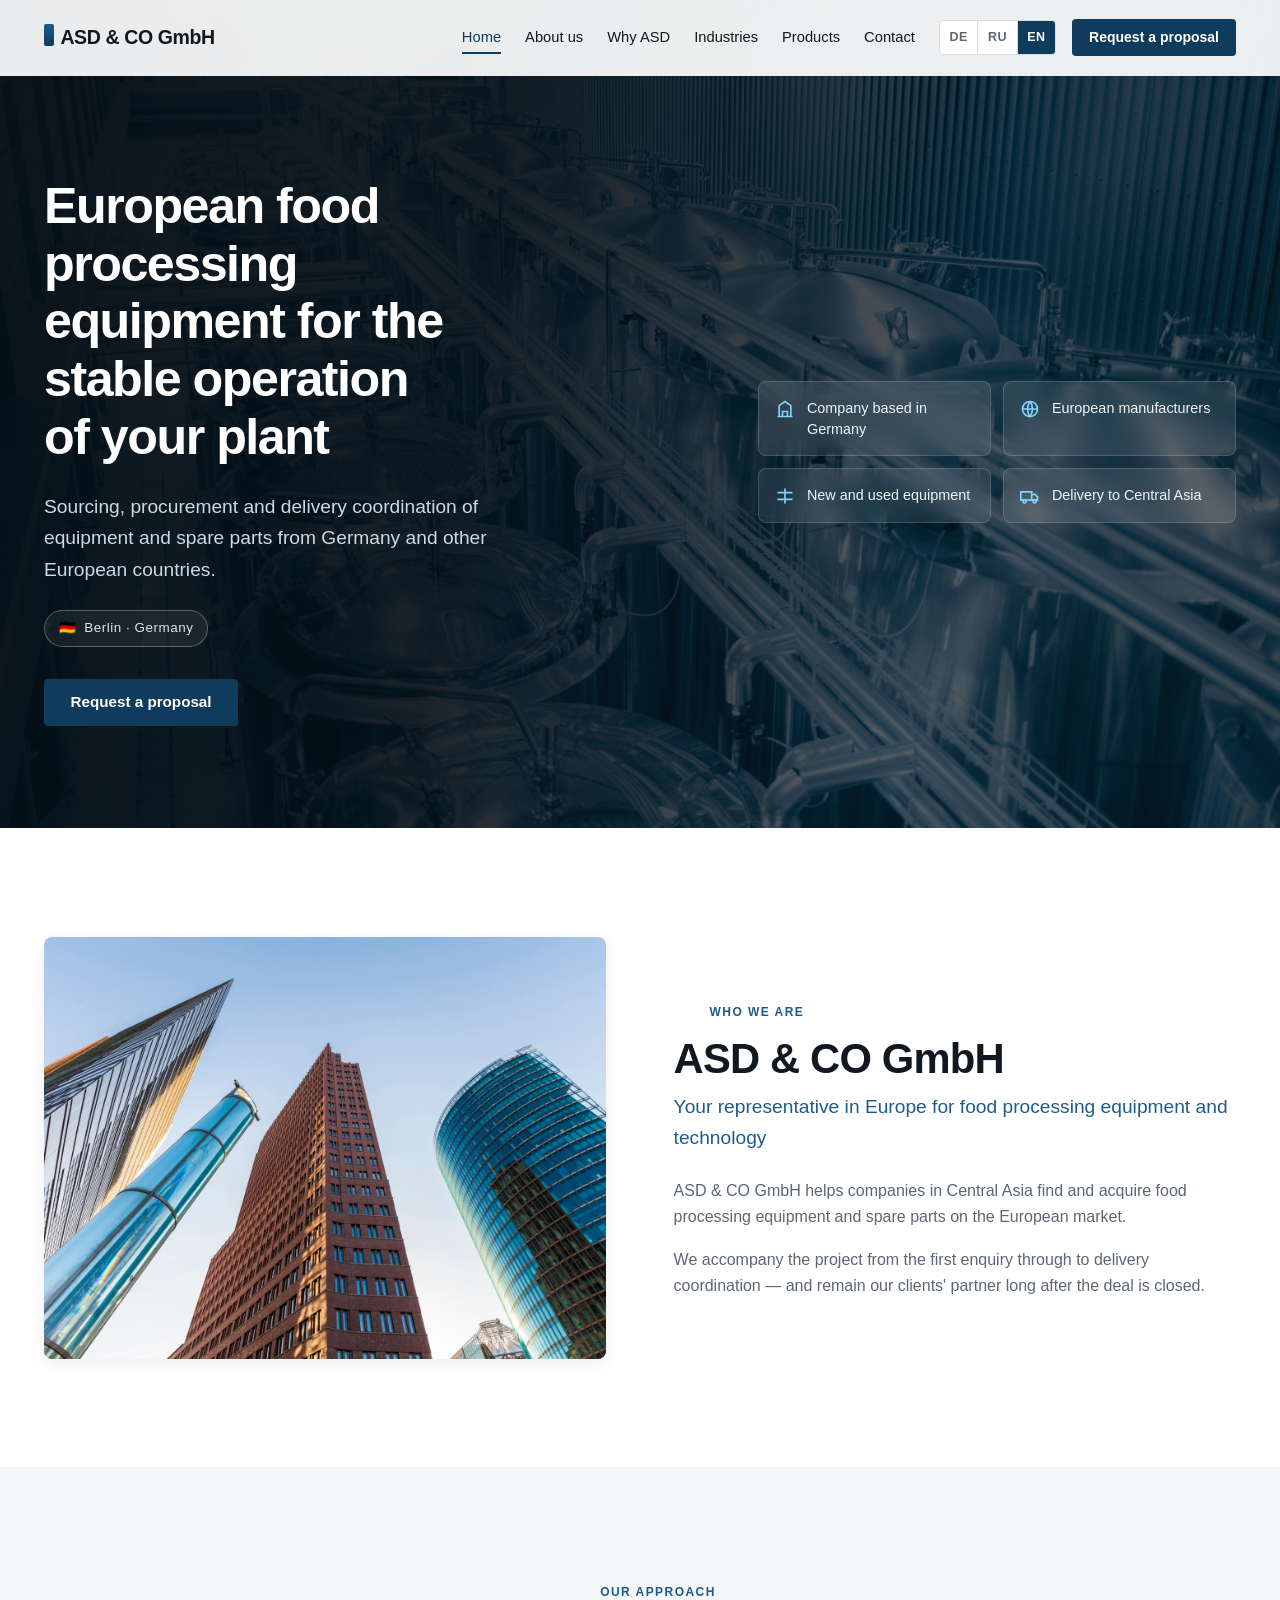
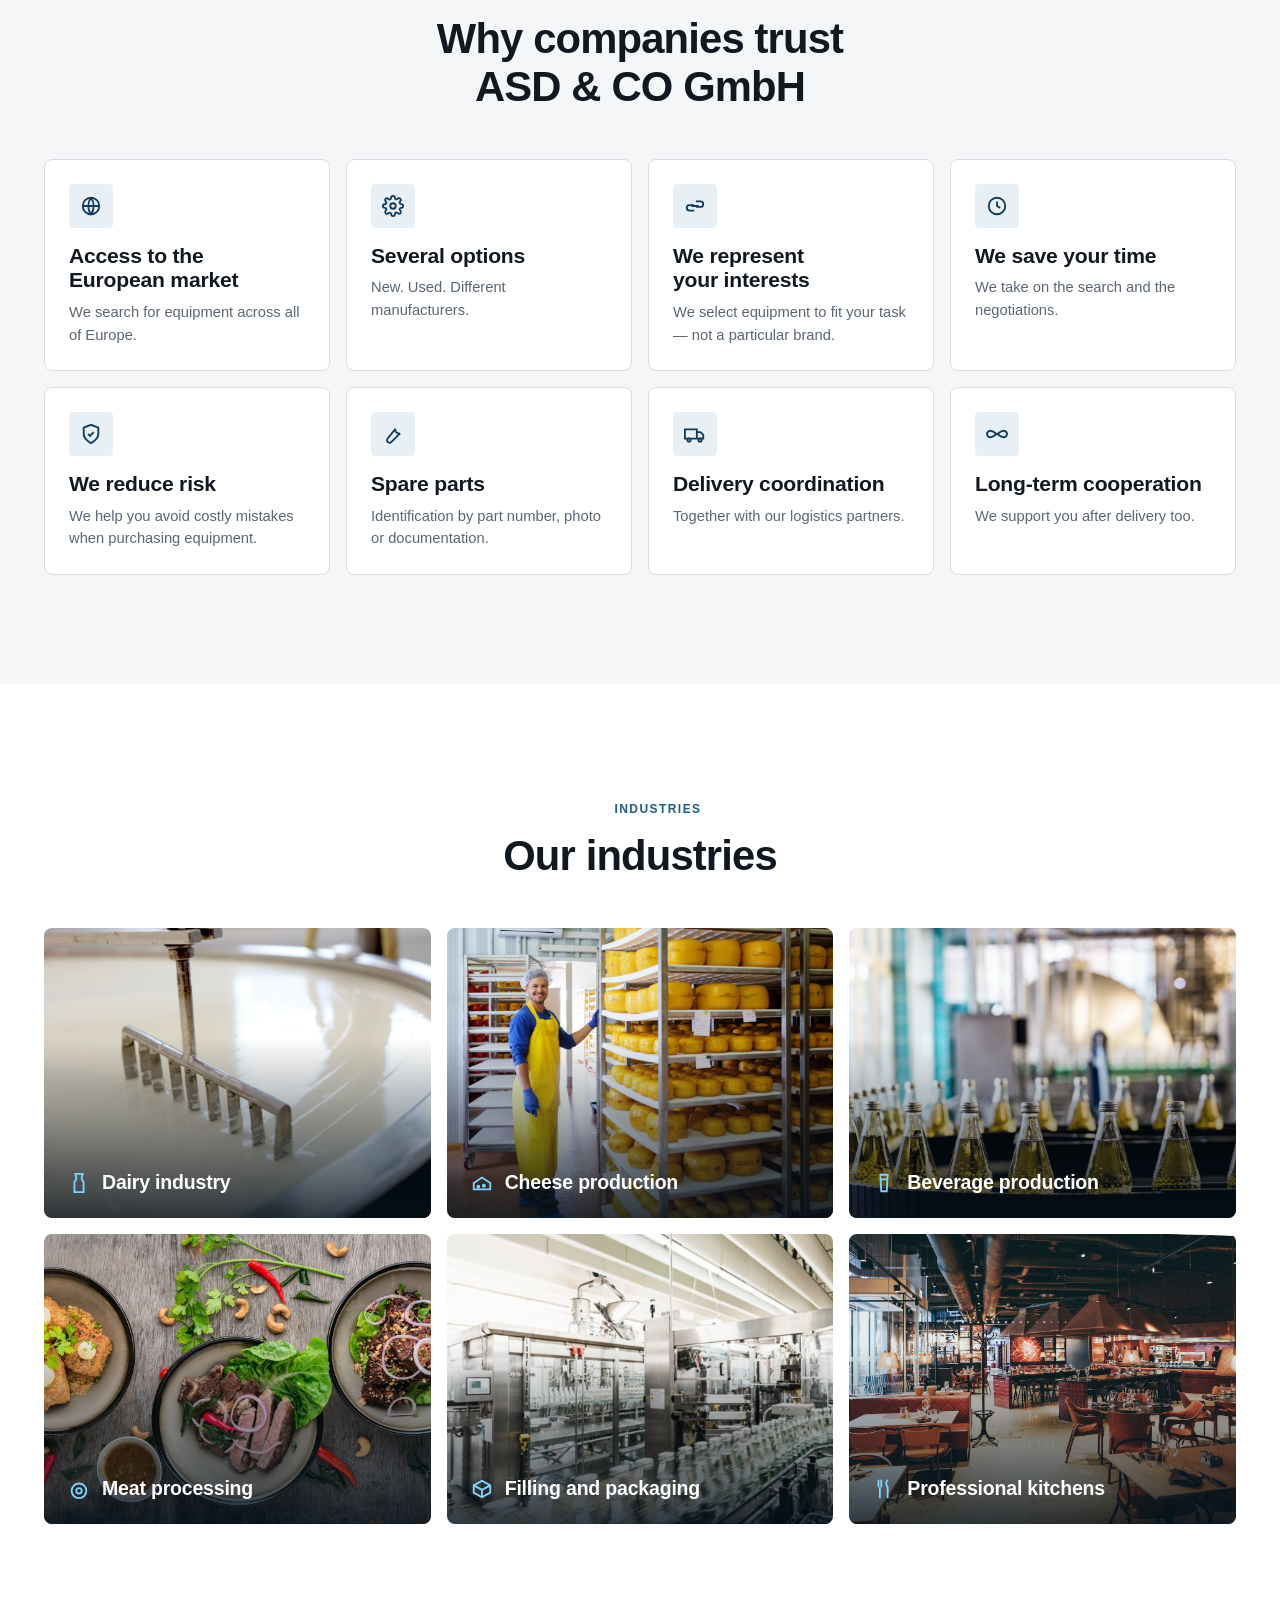
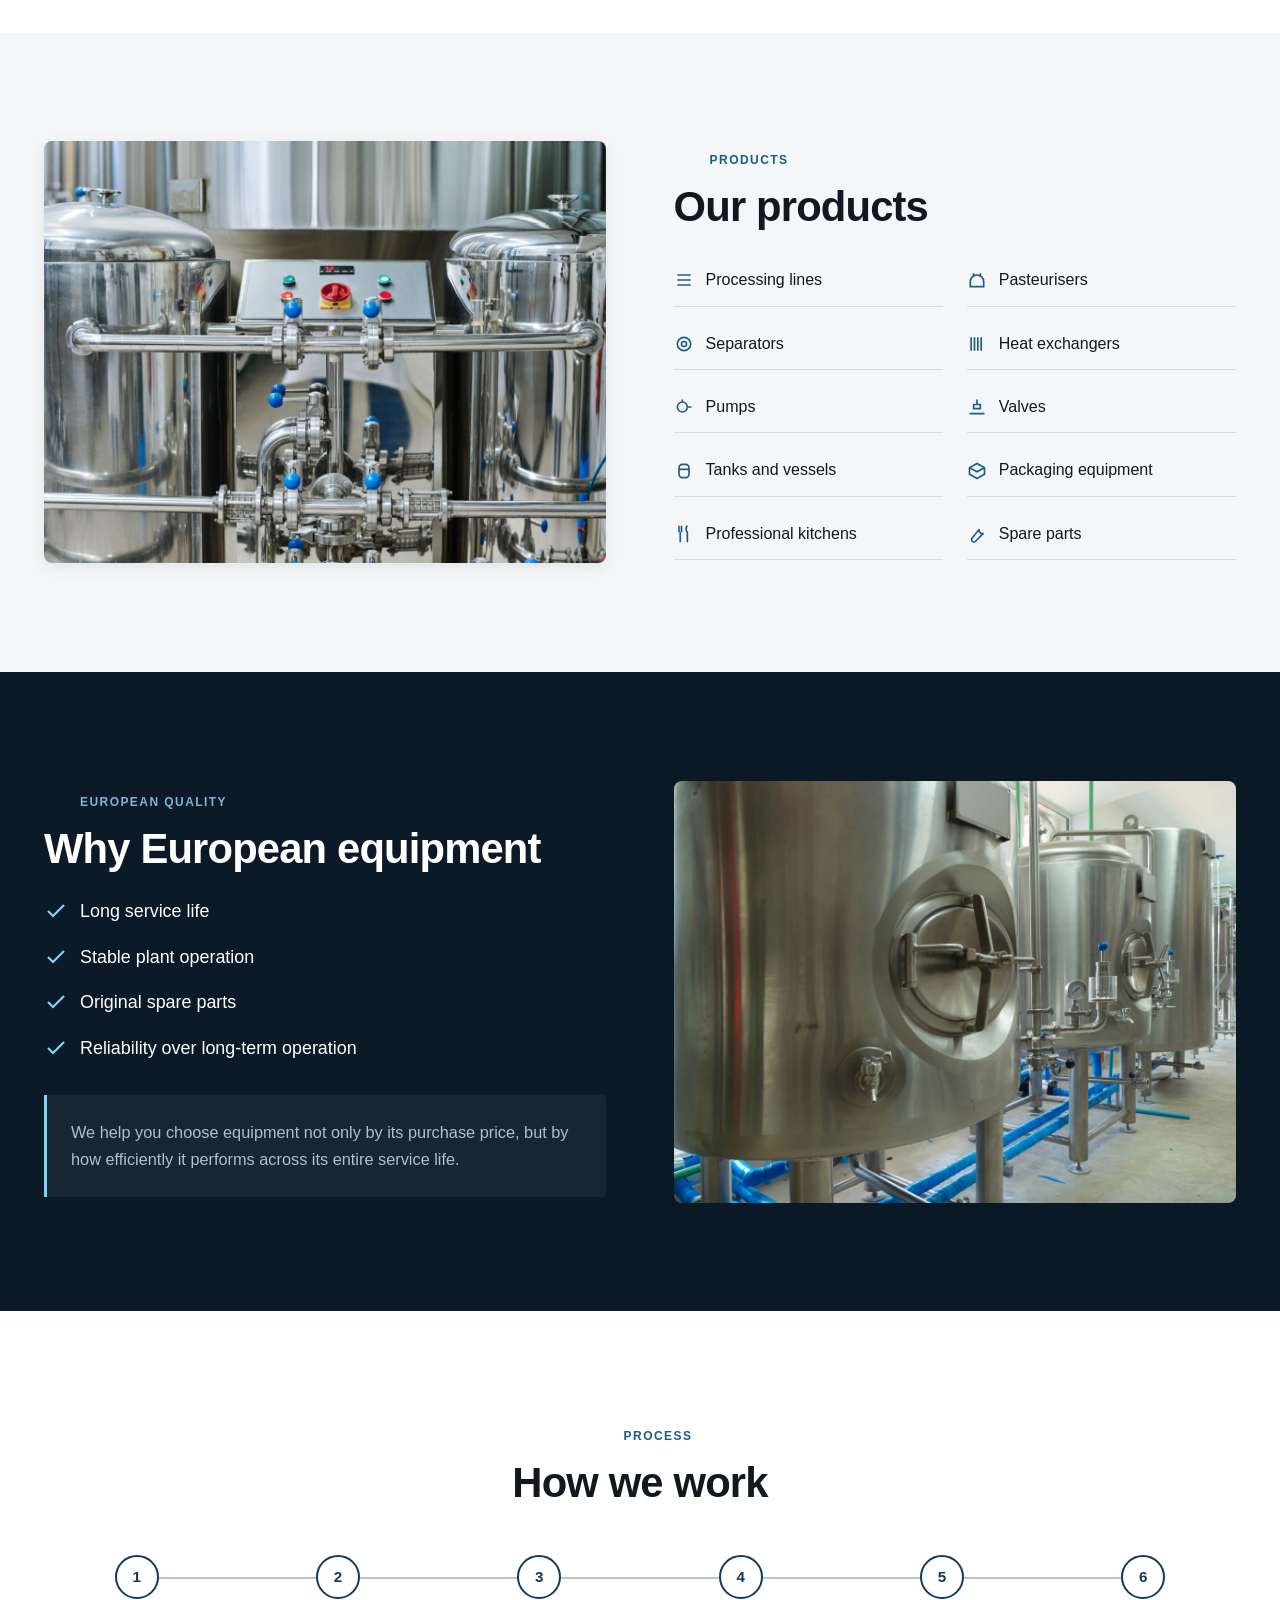
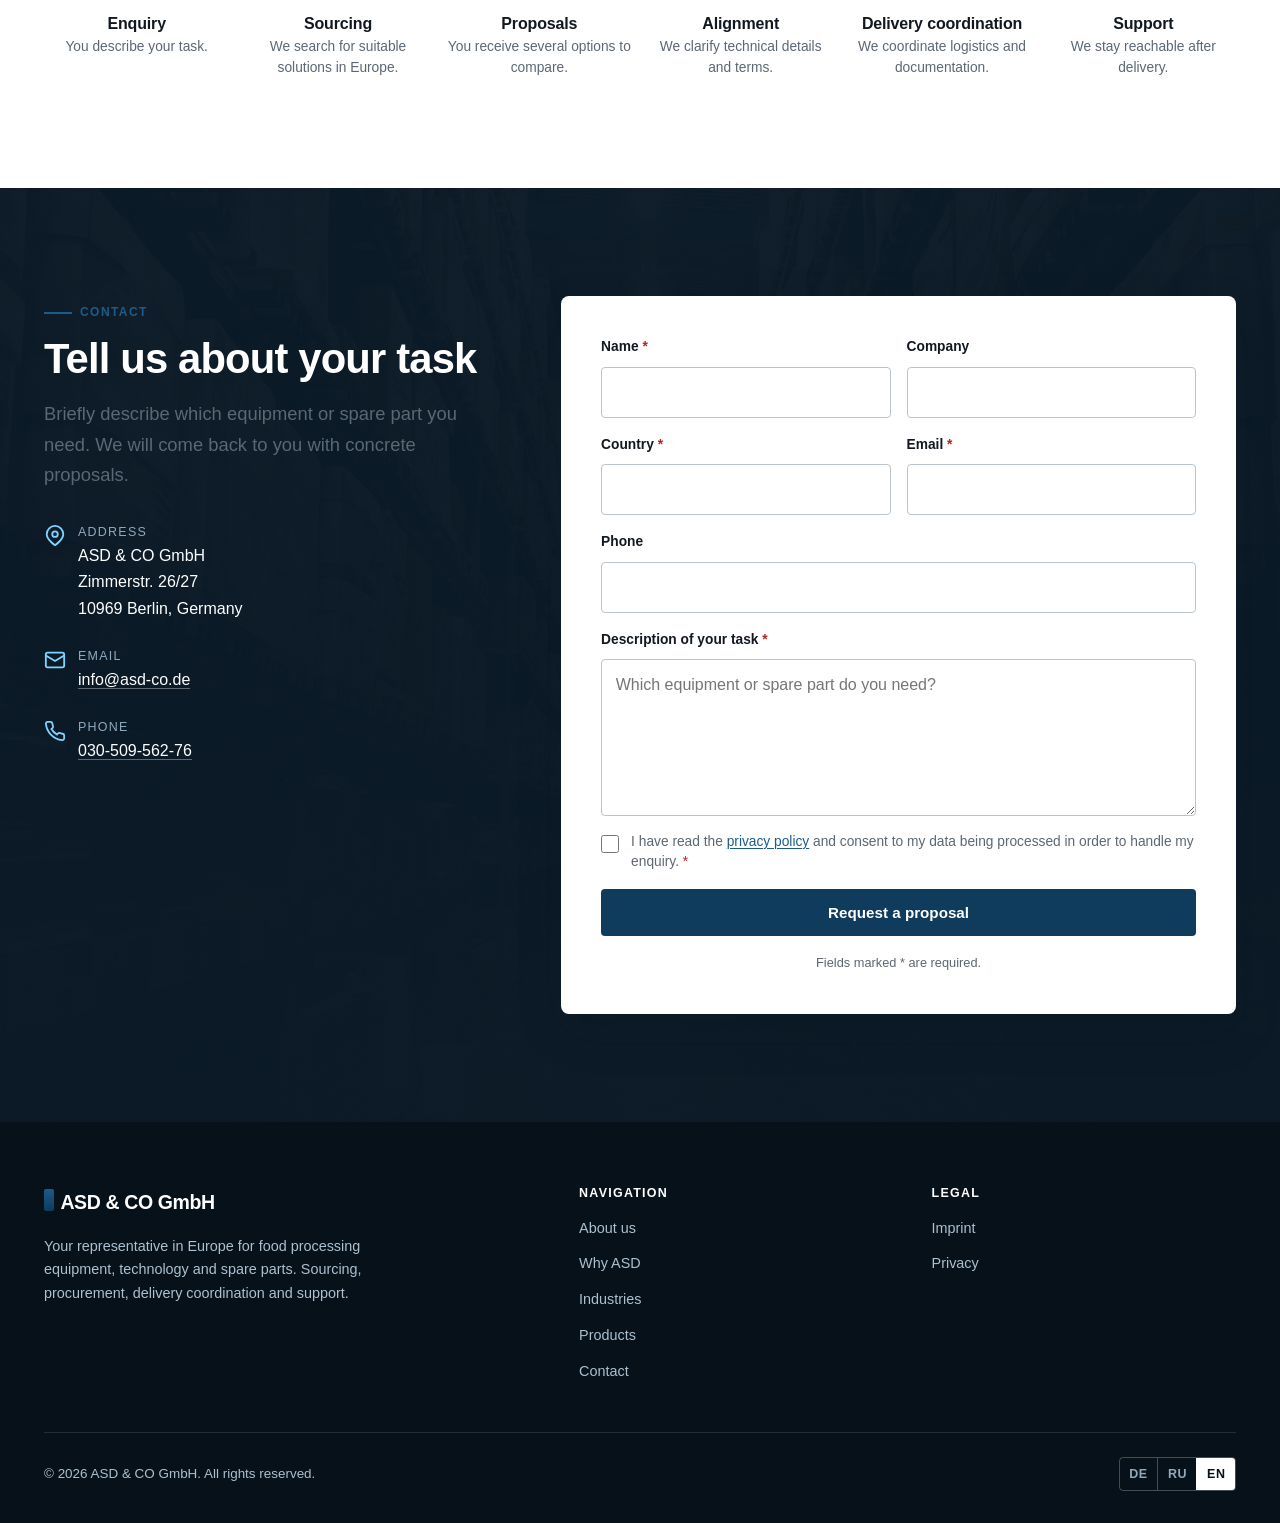
==== commit 647d5410: "Markenname überall zu ASD & CO GmbH ergänzt Impressum: ASD & CO GmbH zusätzlich unter "Redaktionell " ====
--- a/index.html
+++ b/index.html
@@ -3,10 +3,10 @@
 <head>
 <meta charset="utf-8">
 <meta name="viewport" content="width=device-width, initial-scale=1">
-<title data-i18n="meta.title">ASD &amp; CO — Europäische Lebensmitteltechnik</title>
+<title data-i18n="meta.title">ASD &amp; CO GmbH — Europäische Lebensmitteltechnik</title>
 <meta name="description" data-i18n-attr="content" data-i18n="meta.description"
-      content="Auswahl, Beschaffung und Lieferorganisation von Lebensmittelausrüstung und Ersatzteilen aus Deutschland und Europa. ASD &amp; CO, Berlin.">
-<link rel="stylesheet" href="assets/css/style.css?v=13">
+      content="Auswahl, Beschaffung und Lieferorganisation von Lebensmittelausrüstung und Ersatzteilen aus Deutschland und Europa. ASD &amp; CO GmbH, Berlin.">
+<link rel="stylesheet" href="assets/css/style.css?v=14">
 <link rel="icon" href="data:image/svg+xml,<svg xmlns='http://www.w3.org/2000/svg' viewBox='0 0 32 32'><rect width='32' height='32' rx='6' fill='%230f3b5c'/><text x='16' y='22' font-family='Arial' font-size='15' font-weight='bold' fill='white' text-anchor='middle'>A</text></svg>">
 </head>
 <body>
@@ -16,9 +16,9 @@
 <!-- ====================== Kopfzeile ====================== -->
 <header class="header" id="header">
   <div class="header__inner">
-    <a class="brand" href="index.html" aria-label="ASD &amp; CO">
+    <a class="brand" href="index.html" aria-label="ASD &amp; CO GmbH">
       <span class="brand__mark" aria-hidden="true"></span>
-      ASD &amp; CO
+      ASD &amp; CO GmbH
     </a>
 
     <nav class="nav" id="nav" data-i18n-aria="a11y.nav" aria-label="Hauptnavigation">
@@ -102,12 +102,12 @@
     </div>
     <div>
       <p class="eyebrow" data-i18n="about.eyebrow">Wer wir sind</p>
-      <h2 class="about__name">ASD &amp; CO</h2>
+      <h2 class="about__name">ASD &amp; CO GmbH</h2>
       <p class="about__role" data-i18n="about.role">
         Ihr Vertreter in Europa für Lebensmittelausrüstung und Technologie
       </p>
       <p class="about__text" data-i18n="about.text1">
-        ASD &amp; CO unterstützt Unternehmen in Zentralasien dabei, Lebensmittelausrüstung
+        ASD &amp; CO GmbH unterstützt Unternehmen in Zentralasien dabei, Lebensmittelausrüstung
         und Ersatzteile auf dem europäischen Markt zu finden und zu beschaffen.
       </p>
       <p class="about__text" data-i18n="about.text2">
@@ -123,7 +123,7 @@
   <div class="container">
     <div class="section-head section-head--center reveal">
       <p class="eyebrow" style="justify-content:center" data-i18n="why.eyebrow">Unser Ansatz</p>
-      <h2 data-i18n="why.title">Warum Unternehmen ASD &amp; CO vertrauen</h2>
+      <h2 data-i18n="why.title">Warum Unternehmen ASD &amp; CO GmbH vertrauen</h2>
     </div>
 
     <div class="cards reveal stagger">
@@ -339,7 +339,7 @@
             <svg viewBox="0 0 24 24" fill="none" stroke="currentColor" stroke-width="2" aria-hidden="true"><path d="M21 10c0 6-9 12-9 12s-9-6-9-12a9 9 0 0 1 18 0z"/><circle cx="12" cy="10" r="3"/></svg>
             <div>
               <div class="contact__fact-label" data-i18n="contact.addrLabel">Adresse</div>
-              <div class="contact__fact-value">ASD &amp; CO<br>Zimmerstr. 26/27<br>10969 Berlin, <span data-i18n="contact.country">Deutschland</span></div>
+              <div class="contact__fact-value">ASD &amp; CO GmbH<br>Zimmerstr. 26/27<br>10969 Berlin, <span data-i18n="contact.country">Deutschland</span></div>
             </div>
           </li>
           <li class="contact__fact">
@@ -439,7 +439,7 @@
       <div class="footer__brand-col">
         <a class="brand" href="index.html">
           <span class="brand__mark" aria-hidden="true"></span>
-          ASD &amp; CO
+          ASD &amp; CO GmbH
         </a>
         <p class="footer__about" data-i18n="footer.about">
           Ihr Vertreter in Europa für Lebensmittelausrüstung, Technologie und Ersatzteile.
@@ -468,7 +468,7 @@
     </div>
 
     <div class="footer__bottom">
-      <p>© <span id="year">2026</span> ASD &amp; CO. <span data-i18n="footer.rights">Alle Rechte vorbehalten.</span></p>
+      <p>© <span id="year">2026</span> ASD &amp; CO GmbH. <span data-i18n="footer.rights">Alle Rechte vorbehalten.</span></p>
       <div class="lang" role="group" data-i18n-aria="a11y.lang" aria-label="Sprache wählen">
         <button class="lang__btn" type="button" data-lang="de" aria-pressed="true">DE</button>
         <button class="lang__btn" type="button" data-lang="ru" aria-pressed="false">RU</button>
@@ -478,7 +478,7 @@
   </div>
 </footer>
 
-<script src="assets/js/i18n.js?v=13"></script>
-<script src="assets/js/main.js?v=13"></script>
+<script src="assets/js/i18n.js?v=14"></script>
+<script src="assets/js/main.js?v=14"></script>
 </body>
 </html>
